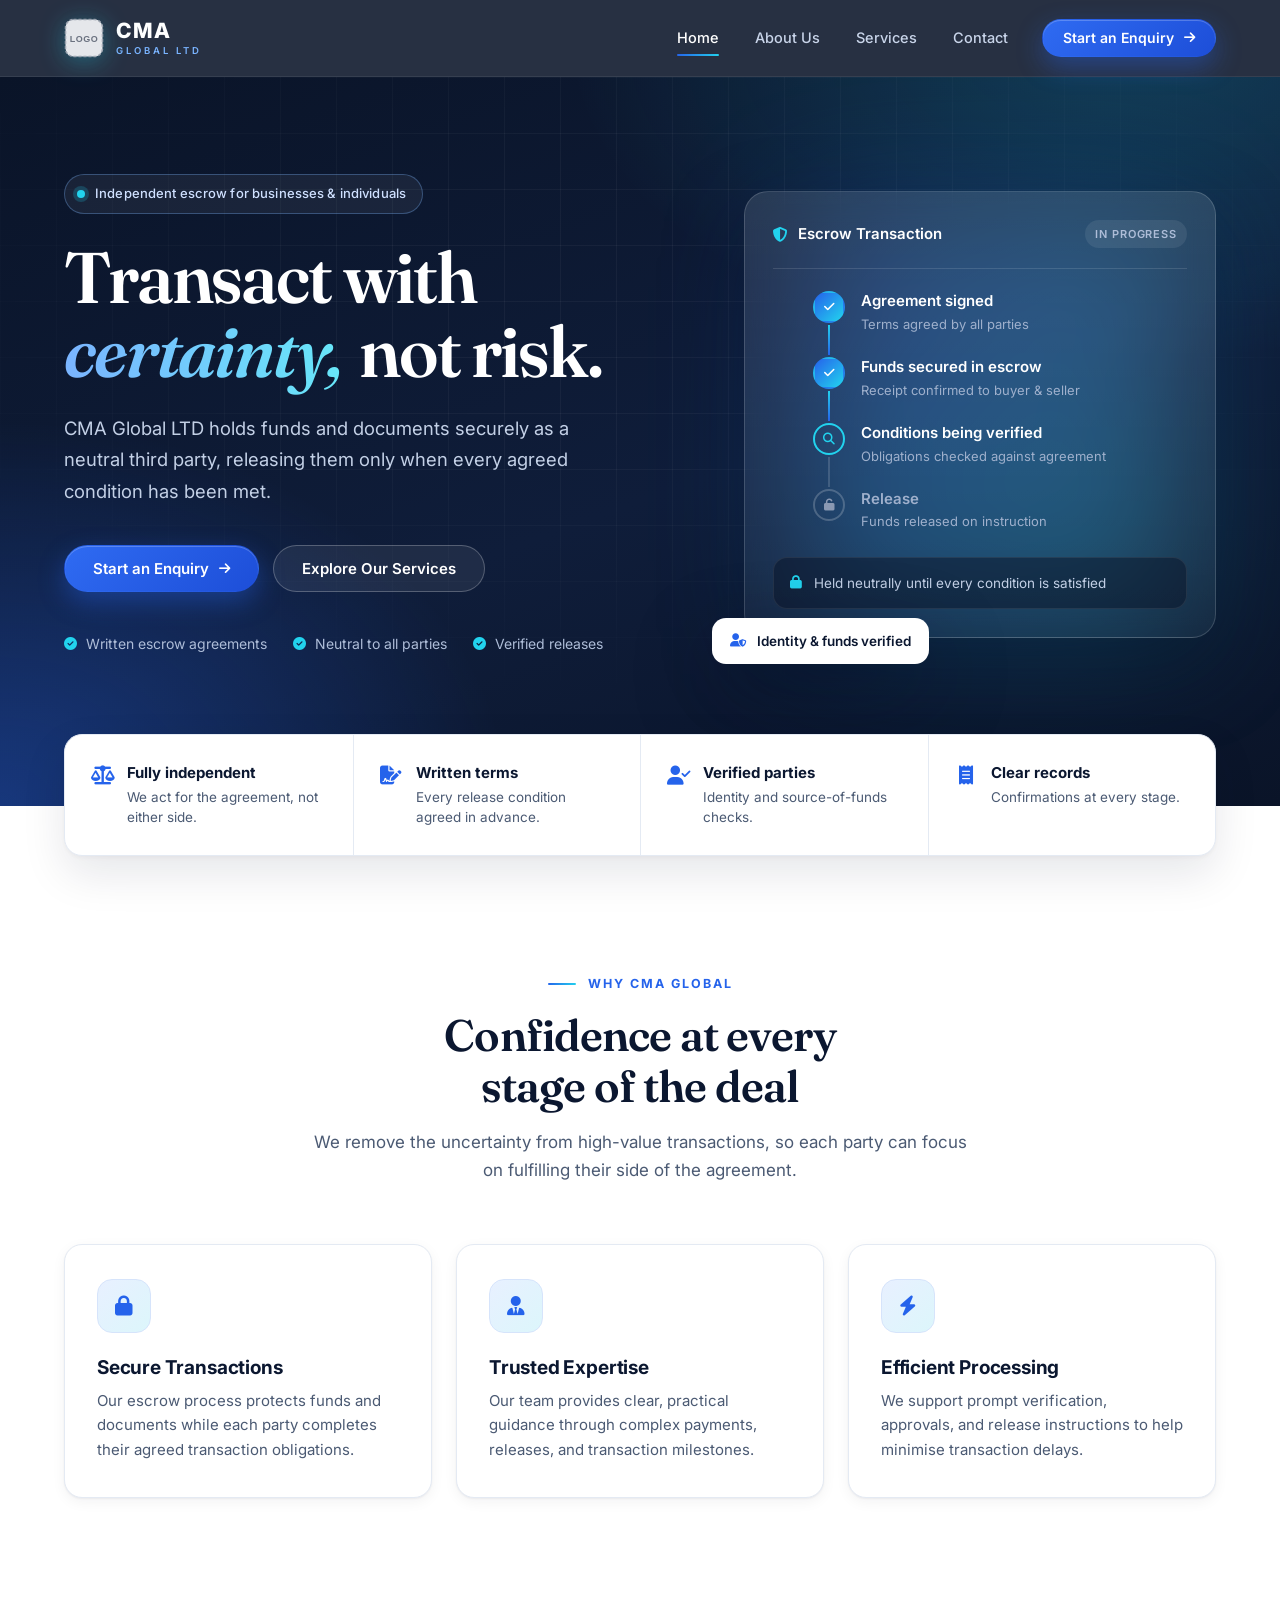
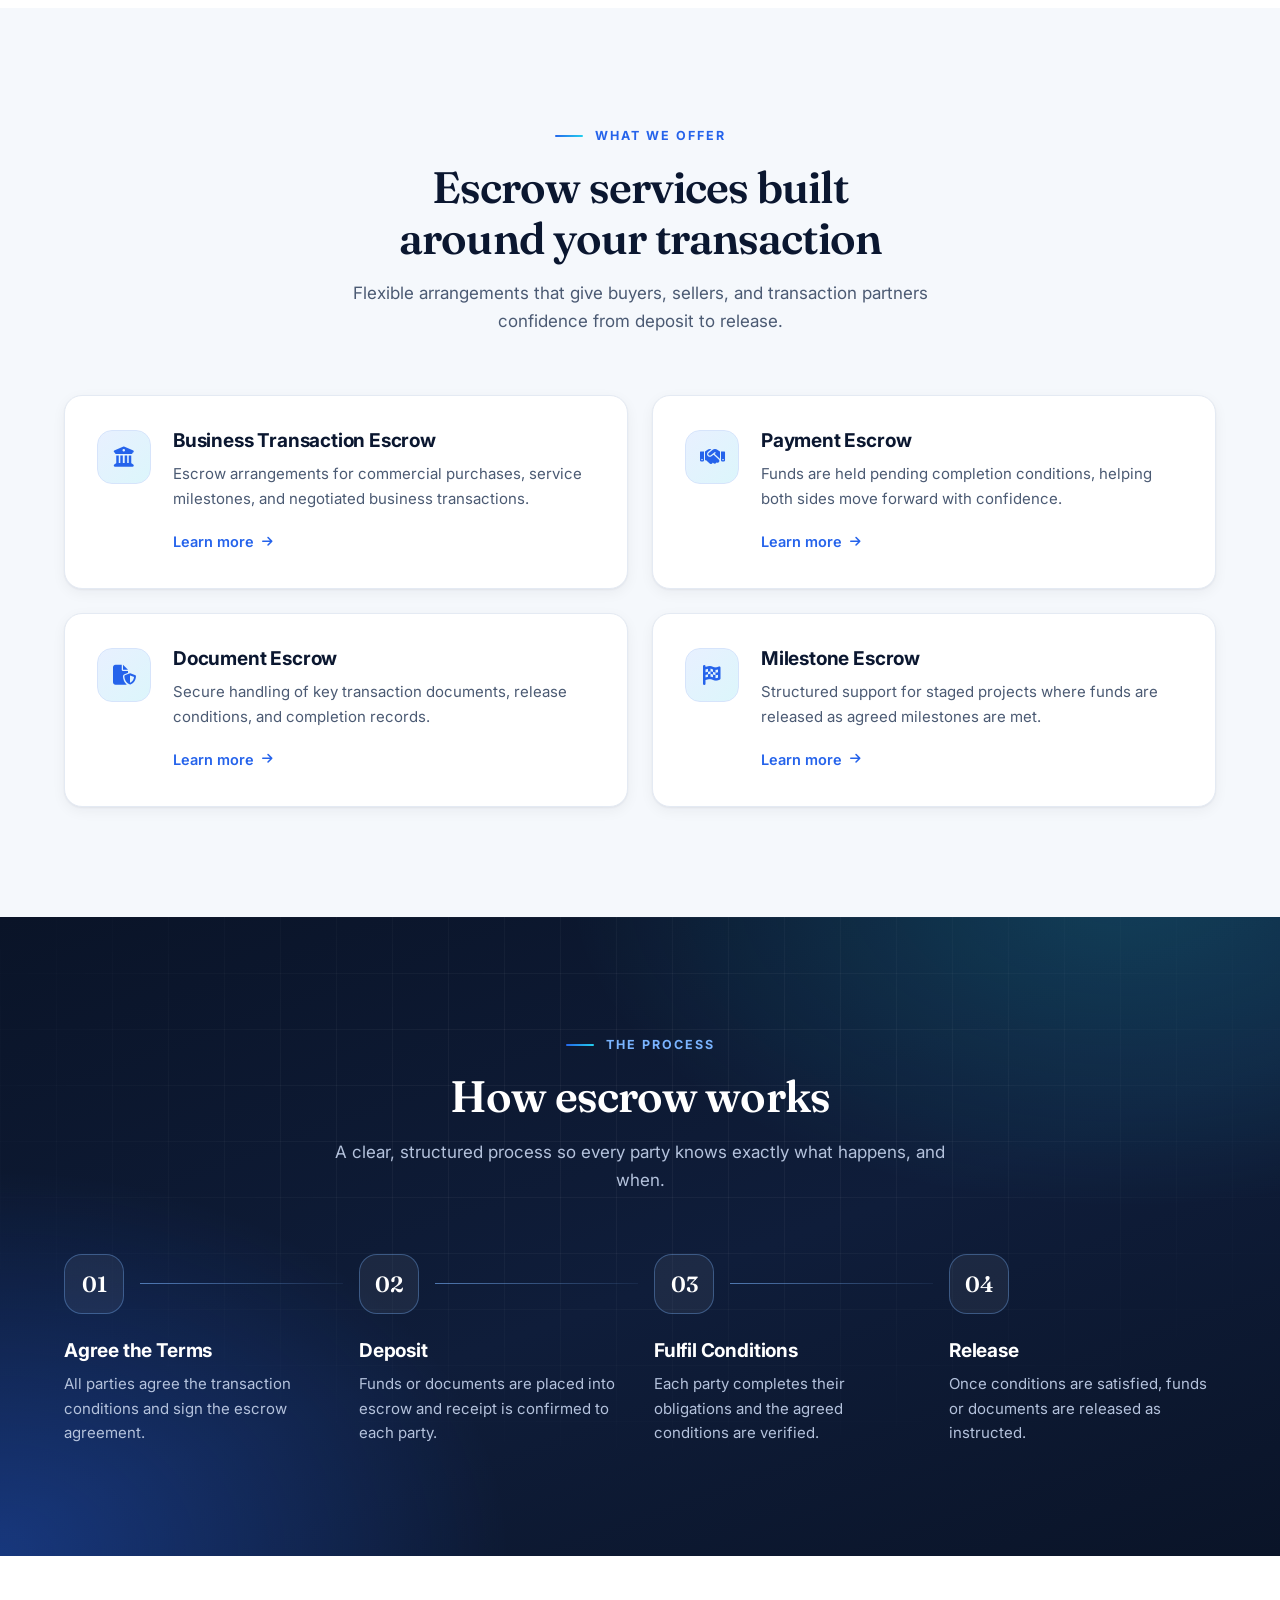
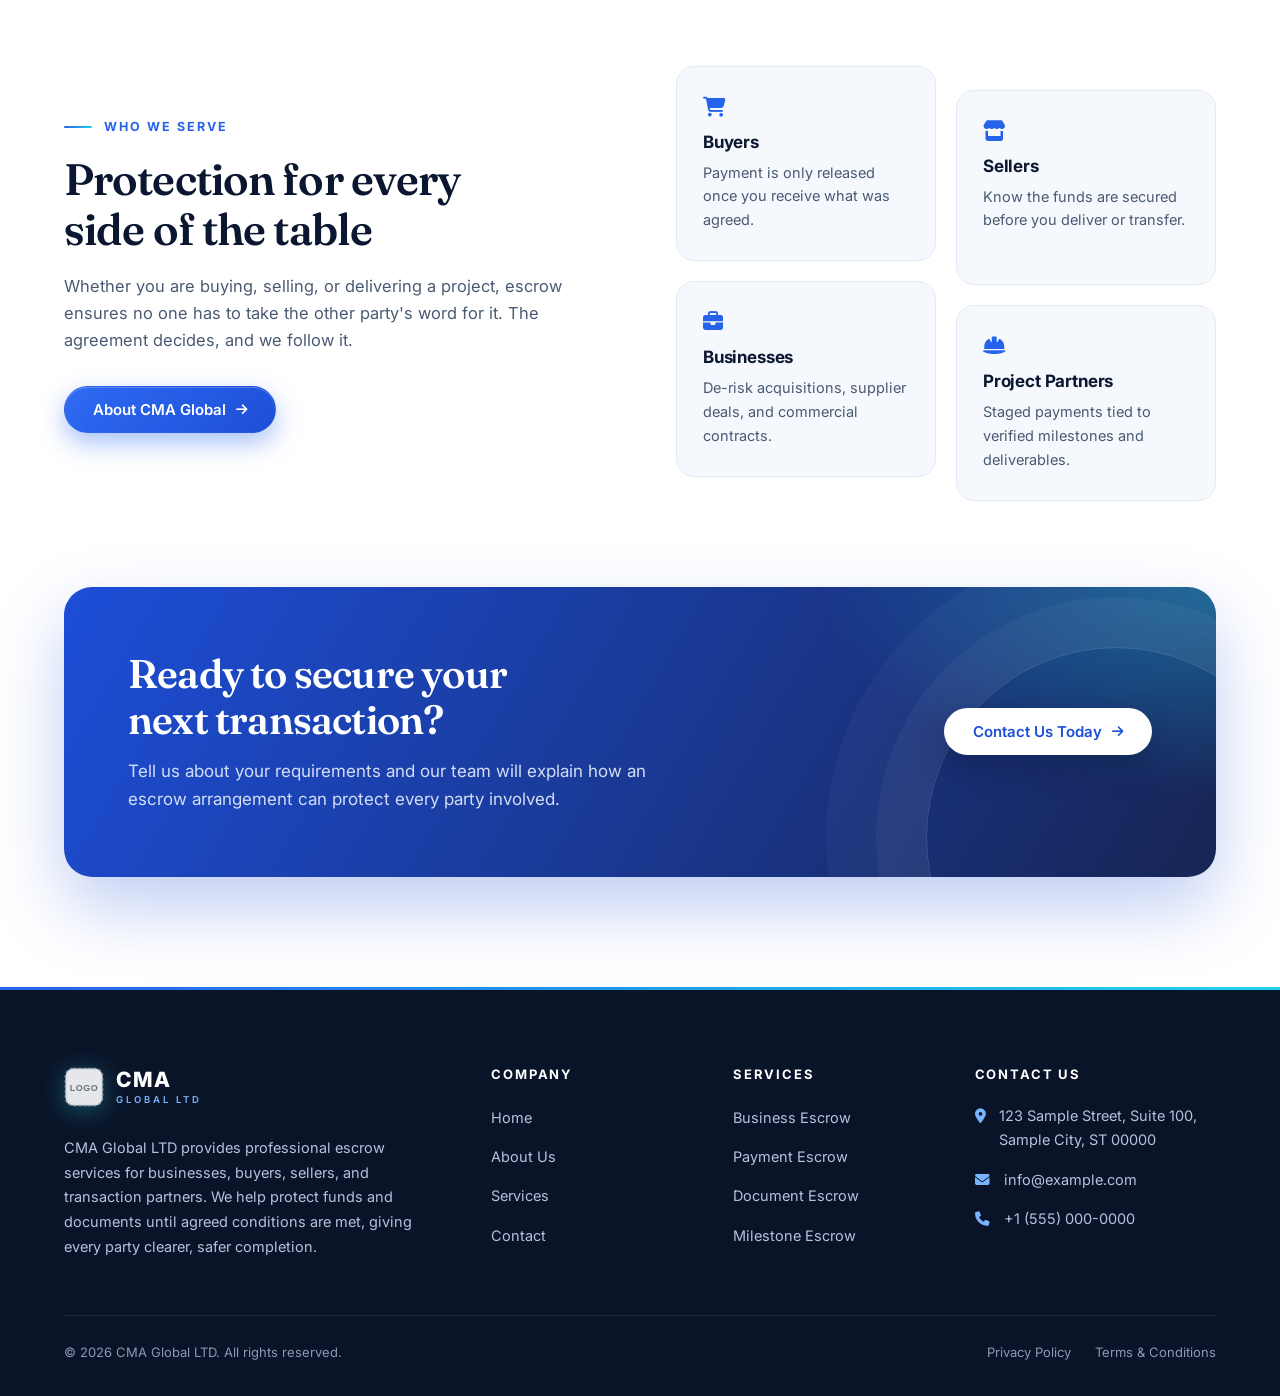
==== index.html @ c8bfd6c8 "Replace logo and contact details with sample placeholders Co-Authored-By: Claude Fable 5.1 <noreply@" ====
<!DOCTYPE html>
<html lang="en">
<head>
  <meta charset="UTF-8">
  <meta name="viewport" content="width=device-width, initial-scale=1.0">
  <title>CMA Global LTD | Professional Escrow Services</title>
  <meta name="description" content="CMA Global LTD provides independent escrow support for businesses and individuals, holding funds and documents securely until agreed conditions are satisfied.">
  <link rel="preconnect" href="https://fonts.googleapis.com">
  <link rel="preconnect" href="https://fonts.gstatic.com" crossorigin>
  <link href="https://fonts.googleapis.com/css2?family=Fraunces:ital,opsz,wght@0,9..144,500;0,9..144,600;1,9..144,500;1,9..144,600&family=Inter:wght@400;500;600;700;800&display=swap" rel="stylesheet">
  <link rel="stylesheet" href="https://cdnjs.cloudflare.com/ajax/libs/font-awesome/6.5.2/css/all.min.css">
  <link rel="icon" type="image/svg+xml" href="favicon.svg">
  <link rel="stylesheet" href="css/style.css">
</head>
<body>
  <header id="site-header"></header>

  <main>
    <section class="hero">
      <div class="container hero-grid">
        <div>
          <span class="badge">Independent escrow for businesses &amp; individuals</span>
          <h1>Transact with <span class="gradient-text">certainty,</span> not risk.</h1>
          <p class="hero-lead">CMA Global LTD holds funds and documents securely as a neutral third party, releasing them only when every agreed condition has been met.</p>
          <div class="hero-actions">
            <a class="btn btn-primary" href="contact.html">Start an Enquiry <i class="fa-solid fa-arrow-right"></i></a>
            <a class="btn btn-ghost" href="services.html">Explore Our Services</a>
          </div>
          <ul class="hero-points">
            <li><i class="fa-solid fa-circle-check"></i>Written escrow agreements</li>
            <li><i class="fa-solid fa-circle-check"></i>Neutral to all parties</li>
            <li><i class="fa-solid fa-circle-check"></i>Verified releases</li>
          </ul>
        </div>

        <div class="hero-visual" aria-hidden="true">
          <div class="escrow-card">
            <div class="escrow-card-head">
              <span><i class="fa-solid fa-shield-halved"></i>Escrow Transaction</span>
              <span class="pill">In progress</span>
            </div>
            <ol class="escrow-steps">
              <li class="done">
                <div class="escrow-dot"><i class="fa-solid fa-check"></i></div>
                <div><strong>Agreement signed</strong><span>Terms agreed by all parties</span></div>
              </li>
              <li class="done">
                <div class="escrow-dot"><i class="fa-solid fa-check"></i></div>
                <div><strong>Funds secured in escrow</strong><span>Receipt confirmed to buyer &amp; seller</span></div>
              </li>
              <li class="active">
                <div class="escrow-dot"><i class="fa-solid fa-magnifying-glass"></i></div>
                <div><strong>Conditions being verified</strong><span>Obligations checked against agreement</span></div>
              </li>
              <li>
                <div class="escrow-dot"><i class="fa-solid fa-unlock"></i></div>
                <div><strong>Release</strong><span>Funds released on instruction</span></div>
              </li>
            </ol>
            <div class="escrow-card-foot"><i class="fa-solid fa-lock"></i>Held neutrally until every condition is satisfied</div>
          </div>
          <div class="float-chip"><i class="fa-solid fa-user-shield"></i>Identity &amp; funds verified</div>
        </div>
      </div>
    </section>

    <section class="trust">
      <div class="container">
        <div class="trust-grid reveal">
          <div class="trust-item">
            <i class="fa-solid fa-scale-balanced"></i>
            <div><strong>Fully independent</strong><span>We act for the agreement, not either side.</span></div>
          </div>
          <div class="trust-item">
            <i class="fa-solid fa-file-signature"></i>
            <div><strong>Written terms</strong><span>Every release condition agreed in advance.</span></div>
          </div>
          <div class="trust-item">
            <i class="fa-solid fa-user-check"></i>
            <div><strong>Verified parties</strong><span>Identity and source-of-funds checks.</span></div>
          </div>
          <div class="trust-item">
            <i class="fa-solid fa-receipt"></i>
            <div><strong>Clear records</strong><span>Confirmations at every stage.</span></div>
          </div>
        </div>
      </div>
    </section>

    <section class="section" id="features">
      <div class="container">
        <div class="section-head reveal">
          <span class="eyebrow">Why CMA Global</span>
          <h2>Confidence at every stage of the deal</h2>
          <p>We remove the uncertainty from high-value transactions, so each party can focus on fulfilling their side of the agreement.</p>
        </div>
        <div class="grid grid-3">
          <div class="card reveal">
            <div class="icon-box"><i class="fa-solid fa-lock"></i></div>
            <h3>Secure Transactions</h3>
            <p>Our escrow process protects funds and documents while each party completes their agreed transaction obligations.</p>
          </div>
          <div class="card reveal">
            <div class="icon-box"><i class="fa-solid fa-user-tie"></i></div>
            <h3>Trusted Expertise</h3>
            <p>Our team provides clear, practical guidance through complex payments, releases, and transaction milestones.</p>
          </div>
          <div class="card reveal">
            <div class="icon-box"><i class="fa-solid fa-bolt"></i></div>
            <h3>Efficient Processing</h3>
            <p>We support prompt verification, approvals, and release instructions to help minimise transaction delays.</p>
          </div>
        </div>
      </div>
    </section>

    <section class="section section-soft">
      <div class="container">
        <div class="section-head reveal">
          <span class="eyebrow">What We Offer</span>
          <h2>Escrow services built around your transaction</h2>
          <p>Flexible arrangements that give buyers, sellers, and transaction partners confidence from deposit to release.</p>
        </div>
        <div class="grid grid-2">
          <div class="card card-row reveal">
            <div class="icon-box"><i class="fa-solid fa-building-columns"></i></div>
            <div>
              <h3>Business Transaction Escrow</h3>
              <p>Escrow arrangements for commercial purchases, service milestones, and negotiated business transactions.</p>
              <a class="link-more" href="services.html#business">Learn more <i class="fa-solid fa-arrow-right"></i></a>
            </div>
          </div>
          <div class="card card-row reveal">
            <div class="icon-box"><i class="fa-solid fa-handshake"></i></div>
            <div>
              <h3>Payment Escrow</h3>
              <p>Funds are held pending completion conditions, helping both sides move forward with confidence.</p>
              <a class="link-more" href="services.html#payment">Learn more <i class="fa-solid fa-arrow-right"></i></a>
            </div>
          </div>
          <div class="card card-row reveal">
            <div class="icon-box"><i class="fa-solid fa-file-shield"></i></div>
            <div>
              <h3>Document Escrow</h3>
              <p>Secure handling of key transaction documents, release conditions, and completion records.</p>
              <a class="link-more" href="services.html#document">Learn more <i class="fa-solid fa-arrow-right"></i></a>
            </div>
          </div>
          <div class="card card-row reveal">
            <div class="icon-box"><i class="fa-solid fa-flag-checkered"></i></div>
            <div>
              <h3>Milestone Escrow</h3>
              <p>Structured support for staged projects where funds are released as agreed milestones are met.</p>
              <a class="link-more" href="services.html#milestone">Learn more <i class="fa-solid fa-arrow-right"></i></a>
            </div>
          </div>
        </div>
      </div>
    </section>

    <section class="section section-dark">
      <div class="container">
        <div class="section-head reveal">
          <span class="eyebrow">The Process</span>
          <h2>How escrow works</h2>
          <p>A clear, structured process so every party knows exactly what happens, and when.</p>
        </div>
        <div class="process">
          <div class="step reveal">
            <div class="step-num">01</div>
            <h3>Agree the Terms</h3>
            <p>All parties agree the transaction conditions and sign the escrow agreement.</p>
          </div>
          <div class="step reveal">
            <div class="step-num">02</div>
            <h3>Deposit</h3>
            <p>Funds or documents are placed into escrow and receipt is confirmed to each party.</p>
          </div>
          <div class="step reveal">
            <div class="step-num">03</div>
            <h3>Fulfil Conditions</h3>
            <p>Each party completes their obligations and the agreed conditions are verified.</p>
          </div>
          <div class="step reveal">
            <div class="step-num">04</div>
            <h3>Release</h3>
            <p>Once conditions are satisfied, funds or documents are released as instructed.</p>
          </div>
        </div>
      </div>
    </section>

    <section class="section">
      <div class="container split">
        <div class="reveal">
          <span class="eyebrow">Who We Serve</span>
          <h2>Protection for every side of the table</h2>
          <p>Whether you are buying, selling, or delivering a project, escrow ensures no one has to take the other party's word for it. The agreement decides, and we follow it.</p>
          <a class="btn btn-primary" href="about.html">About CMA Global <i class="fa-solid fa-arrow-right"></i></a>
        </div>
        <div class="audience">
          <div class="audience-tile reveal">
            <i class="fa-solid fa-cart-shopping"></i>
            <h3>Buyers</h3>
            <p>Payment is only released once you receive what was agreed.</p>
          </div>
          <div class="audience-tile reveal">
            <i class="fa-solid fa-store"></i>
            <h3>Sellers</h3>
            <p>Know the funds are secured before you deliver or transfer.</p>
          </div>
          <div class="audience-tile reveal">
            <i class="fa-solid fa-briefcase"></i>
            <h3>Businesses</h3>
            <p>De-risk acquisitions, supplier deals, and commercial contracts.</p>
          </div>
          <div class="audience-tile reveal">
            <i class="fa-solid fa-helmet-safety"></i>
            <h3>Project Partners</h3>
            <p>Staged payments tied to verified milestones and deliverables.</p>
          </div>
        </div>
      </div>
    </section>

    <section class="cta">
      <div class="container">
        <div class="cta-panel reveal">
          <div>
            <h2>Ready to secure your next transaction?</h2>
            <p>Tell us about your requirements and our team will explain how an escrow arrangement can protect every party involved.</p>
          </div>
          <div class="cta-actions">
            <a class="btn btn-white" href="contact.html">Contact Us Today <i class="fa-solid fa-arrow-right"></i></a>
          </div>
        </div>
      </div>
    </section>
  </main>

  <footer id="site-footer"></footer>
  <script src="js/main.js"></script>
</body>
</html>
---- css/style.css ----
/* ===== CMA Global — shared styles ===== */
:root {
  --navy: #0a1428;
  --navy-2: #0f1d3a;
  --navy-3: #16284d;
  --blue: #2563eb;
  --blue-dark: #1d4ed8;
  --blue-light: #7ab4ff;
  --blue-soft: #e8f0ff;
  --cyan: #22d3ee;
  --text: #0b1730;
  --muted: #4b5a73;
  --muted-2: #8a99b3;
  --border: #e4eaf3;
  --bg-soft: #f5f8fc;
  --white: #ffffff;
  --radius: 18px;
  --radius-sm: 12px;
  --shadow-sm: 0 1px 2px rgba(11, 23, 48, 0.05), 0 4px 14px rgba(11, 23, 48, 0.05);
  --shadow: 0 2px 4px rgba(11, 23, 48, 0.04), 0 18px 44px rgba(11, 23, 48, 0.10);
  --shadow-lg: 0 30px 80px rgba(4, 12, 30, 0.35);
  --gradient: linear-gradient(135deg, #2563eb 0%, #22d3ee 100%);
  --font-display: "Fraunces", Georgia, "Times New Roman", serif;
  --font-body: "Inter", system-ui, -apple-system, "Segoe UI", Roboto, sans-serif;
  --header-h: 76px;
  --container: 1200px;
}

*, *::before, *::after { box-sizing: border-box; }

html { scroll-behavior: smooth; }

body {
  margin: 0;
  font-family: var(--font-body);
  color: var(--text);
  background: var(--white);
  line-height: 1.65;
  -webkit-font-smoothing: antialiased;
  text-rendering: optimizeLegibility;
}

img { max-width: 100%; display: block; }
a { color: inherit; text-decoration: none; }
p { margin: 0; }
ul { margin: 0; padding: 0; list-style: none; }

h1, h2, h3, h4 { margin: 0; line-height: 1.15; text-wrap: balance; }

h1, h2 {
  font-family: var(--font-display);
  font-weight: 600;
  letter-spacing: -0.02em;
}

h3, h4 { font-weight: 700; letter-spacing: -0.01em; }

::selection { background: rgba(37, 99, 235, 0.22); }

:focus-visible { outline: 2px solid var(--blue); outline-offset: 3px; border-radius: 6px; }

.container {
  width: 100%;
  max-width: var(--container);
  margin: 0 auto;
  padding: 0 24px;
}

/* ===== Header ===== */
.site-header {
  position: sticky;
  top: 0;
  z-index: 100;
  background: rgba(10, 20, 40, 0.88);
  backdrop-filter: saturate(160%) blur(14px);
  -webkit-backdrop-filter: saturate(160%) blur(14px);
  border-bottom: 1px solid rgba(255, 255, 255, 0.07);
  transition: background 0.3s, box-shadow 0.3s;
}

.site-header.scrolled {
  background: rgba(10, 20, 40, 0.97);
  box-shadow: 0 10px 30px rgba(4, 12, 30, 0.35);
}

.nav {
  display: flex;
  align-items: center;
  justify-content: space-between;
  height: var(--header-h);
}

.brand {
  display: inline-flex;
  align-items: center;
  gap: 12px;
  color: var(--white);
}

.brand-mark {
  width: 40px;
  height: 40px;
  flex-shrink: 0;
  filter: drop-shadow(0 4px 12px rgba(34, 211, 238, 0.35));
  transition: transform 0.25s;
}

.brand:hover .brand-mark { transform: scale(1.06); }

.brand-text { display: flex; flex-direction: column; line-height: 1; }

.brand-name {
  font-weight: 800;
  font-size: 21px;
  letter-spacing: 0.08em;
}

.brand-sub {
  margin-top: 5px;
  font-size: 9.5px;
  font-weight: 600;
  letter-spacing: 0.32em;
  text-transform: uppercase;
  color: var(--blue-light);
}

.nav-links { display: flex; align-items: center; gap: 4px; }

.nav-links a:not(.btn) {
  position: relative;
  color: #c9d5ea;
  font-size: 14.5px;
  font-weight: 500;
  padding: 10px 16px;
  border-radius: 8px;
  transition: color 0.2s;
}

.nav-links a:not(.btn)::after {
  content: "";
  position: absolute;
  left: 16px;
  right: 16px;
  bottom: 4px;
  height: 2px;
  border-radius: 2px;
  background: var(--gradient);
  transform: scaleX(0);
  transform-origin: left;
  transition: transform 0.25s ease;
}

.nav-links a:not(.btn):hover,
.nav-links a.active { color: var(--white); }

.nav-links a:not(.btn):hover::after,
.nav-links a.active::after { transform: scaleX(1); }

.nav-links .btn { margin-left: 14px; }

.nav-toggle {
  display: none;
  background: rgba(255, 255, 255, 0.06);
  border: 1px solid rgba(255, 255, 255, 0.12);
  border-radius: 10px;
  color: var(--white);
  font-size: 17px;
  width: 42px;
  height: 42px;
  cursor: pointer;
}

/* ===== Buttons ===== */
.btn {
  display: inline-flex;
  align-items: center;
  justify-content: center;
  gap: 10px;
  padding: 15px 28px;
  border-radius: 999px;
  font-weight: 600;
  font-size: 15px;
  line-height: 1;
  border: 1px solid transparent;
  cursor: pointer;
  font-family: inherit;
  white-space: nowrap;
  transition: transform 0.2s, box-shadow 0.2s, background 0.2s, border-color 0.2s;
}

.btn i { font-size: 13px; transition: transform 0.2s; }
.btn:hover { transform: translateY(-2px); }
.btn:hover i.fa-arrow-right { transform: translateX(4px); }

.btn-sm { padding: 11px 20px; font-size: 14px; }

.btn-primary {
  background: linear-gradient(135deg, #2f6bf2 0%, #1d4ed8 100%);
  color: var(--white);
  box-shadow: 0 10px 26px rgba(37, 99, 235, 0.4), inset 0 1px 0 rgba(255, 255, 255, 0.22);
}
.btn-primary:hover { box-shadow: 0 14px 32px rgba(37, 99, 235, 0.52), inset 0 1px 0 rgba(255, 255, 255, 0.22); }

.btn-ghost {
  background: rgba(255, 255, 255, 0.07);
  border-color: rgba(255, 255, 255, 0.24);
  color: var(--white);
}
.btn-ghost:hover { background: rgba(255, 255, 255, 0.14); border-color: rgba(255, 255, 255, 0.4); }

.btn-white { background: var(--white); color: var(--blue-dark); box-shadow: 0 12px 30px rgba(4, 12, 30, 0.25); }

/* ===== Shared dark backdrop (hero, page hero, process) ===== */
.hero, .page-hero, .section-dark {
  position: relative;
  color: var(--white);
  background:
    radial-gradient(900px 520px at 88% -5%, rgba(34, 211, 238, 0.20), transparent 62%),
    radial-gradient(820px 620px at 0% 100%, rgba(37, 99, 235, 0.38), transparent 62%),
    linear-gradient(160deg, #0a1428 0%, #0f1d3a 55%, #0a1428 100%);
  overflow: hidden;
  isolation: isolate;
}

.hero::before, .page-hero::before, .section-dark::before {
  content: "";
  position: absolute;
  inset: 0;
  z-index: -1;
  background-image:
    linear-gradient(rgba(255, 255, 255, 0.045) 1px, transparent 1px),
    linear-gradient(90deg, rgba(255, 255, 255, 0.045) 1px, transparent 1px);
  background-size: 56px 56px;
  -webkit-mask-image: radial-gradient(ellipse 80% 75% at 50% 30%, #000 25%, transparent 78%);
  mask-image: radial-gradient(ellipse 80% 75% at 50% 30%, #000 25%, transparent 78%);
}

/* ===== Hero ===== */
.hero { padding: 96px 0 150px; }

.hero-grid {
  display: grid;
  grid-template-columns: 1.1fr 0.9fr;
  gap: 64px;
  align-items: center;
}

.badge {
  display: inline-flex;
  align-items: center;
  gap: 10px;
  padding: 8px 16px 8px 12px;
  border-radius: 999px;
  background: rgba(255, 255, 255, 0.06);
  border: 1px solid rgba(122, 180, 255, 0.32);
  color: #cfe0ff;
  font-size: 13px;
  font-weight: 500;
  letter-spacing: 0.01em;
  margin-bottom: 26px;
}

.badge::before {
  content: "";
  width: 8px;
  height: 8px;
  border-radius: 50%;
  background: var(--cyan);
  box-shadow: 0 0 0 4px rgba(34, 211, 238, 0.2);
}

.hero h1 {
  font-size: clamp(42px, 5.6vw, 72px);
  line-height: 1.04;
  letter-spacing: -0.03em;
}

.gradient-text {
  font-style: italic;
  background: linear-gradient(90deg, #7ab4ff 0%, #67e8f9 100%);
  -webkit-background-clip: text;
  background-clip: text;
  color: transparent;
  padding-right: 0.08em;
}

.hero-lead {
  max-width: 560px;
  margin-top: 24px;
  font-size: 18.5px;
  line-height: 1.7;
  color: #c3d0e6;
}

.hero-actions {
  display: flex;
  gap: 14px;
  flex-wrap: wrap;
  margin-top: 38px;
}

.hero-points {
  display: flex;
  flex-wrap: wrap;
  gap: 12px 26px;
  margin-top: 40px;
  font-size: 14px;
  color: #aebdd8;
}

.hero-points li { display: inline-flex; align-items: center; gap: 9px; }
.hero-points i { color: var(--cyan); font-size: 13px; }

/* Hero illustration card */
.hero-visual { position: relative; padding: 18px 0 18px 18px; }

.hero-visual::before {
  content: "";
  position: absolute;
  inset: 10% 6% 6% 14%;
  background: var(--gradient);
  filter: blur(70px);
  opacity: 0.35;
  z-index: -1;
}

.escrow-card {
  background: linear-gradient(180deg, rgba(255, 255, 255, 0.11), rgba(255, 255, 255, 0.04));
  border: 1px solid rgba(255, 255, 255, 0.16);
  border-radius: 24px;
  padding: 28px;
  box-shadow: var(--shadow-lg);
  backdrop-filter: blur(16px);
  -webkit-backdrop-filter: blur(16px);
}

.escrow-card-head {
  display: flex;
  align-items: center;
  justify-content: space-between;
  gap: 12px;
  padding-bottom: 20px;
  margin-bottom: 22px;
  border-bottom: 1px solid rgba(255, 255, 255, 0.12);
  font-weight: 600;
  font-size: 15px;
}

.escrow-card-head span:first-child { display: inline-flex; align-items: center; gap: 10px; }
.escrow-card-head i { color: var(--cyan); }

.pill {
  font-size: 11px;
  font-weight: 600;
  letter-spacing: 0.08em;
  text-transform: uppercase;
  padding: 5px 10px;
  border-radius: 999px;
  background: rgba(255, 255, 255, 0.08);
  color: #aebdd8;
}

.escrow-steps { display: grid; gap: 0; }

.escrow-steps li {
  position: relative;
  display: flex;
  gap: 16px;
  padding-bottom: 22px;
}

.escrow-steps li:last-child { padding-bottom: 0; }

.escrow-steps li:not(:last-child)::before {
  content: "";
  position: absolute;
  left: 15px;
  top: 34px;
  bottom: 2px;
  width: 2px;
  background: rgba(255, 255, 255, 0.14);
}

.escrow-steps li.done:not(:last-child)::before { background: linear-gradient(180deg, #22d3ee, #2563eb); }

.escrow-dot {
  width: 32px;
  height: 32px;
  border-radius: 50%;
  display: grid;
  place-items: center;
  flex-shrink: 0;
  font-size: 12px;
  border: 2px solid rgba(255, 255, 255, 0.2);
  color: #8a99b3;
}

.done .escrow-dot { background: var(--gradient); border-color: transparent; color: var(--white); }

.active .escrow-dot {
  border-color: var(--cyan);
  color: var(--cyan);
  animation: pulse 2.2s ease-out infinite;
}

@keyframes pulse {
  0% { box-shadow: 0 0 0 0 rgba(34, 211, 238, 0.45); }
  100% { box-shadow: 0 0 0 12px rgba(34, 211, 238, 0); }
}

.escrow-steps strong { display: block; font-size: 15px; font-weight: 600; line-height: 1.3; }
.escrow-steps span { display: block; font-size: 13px; color: #9fb0cc; margin-top: 3px; }
.escrow-steps li:not(.done):not(.active) strong { color: #9fb0cc; }

.escrow-card-foot {
  display: flex;
  align-items: center;
  gap: 12px;
  margin-top: 24px;
  padding: 14px 16px;
  border-radius: 14px;
  background: rgba(10, 20, 40, 0.5);
  border: 1px solid rgba(255, 255, 255, 0.08);
  font-size: 13.5px;
  color: #c3d0e6;
}

.escrow-card-foot i { color: var(--cyan); }

.float-chip {
  position: absolute;
  left: -14px;
  bottom: -8px;
  display: inline-flex;
  align-items: center;
  gap: 10px;
  padding: 12px 18px;
  border-radius: 14px;
  background: var(--white);
  color: var(--text);
  font-size: 13.5px;
  font-weight: 600;
  box-shadow: var(--shadow-lg);
  animation: float 5s ease-in-out infinite;
}

.float-chip i { color: var(--blue); }

@keyframes float {
  0%, 100% { transform: translateY(0); }
  50% { transform: translateY(-8px); }
}

/* ===== Trust strip ===== */
.trust { position: relative; z-index: 2; margin-top: -72px; }

.trust-grid {
  display: grid;
  grid-template-columns: repeat(4, 1fr);
  background: var(--white);
  border: 1px solid var(--border);
  border-radius: var(--radius);
  box-shadow: var(--shadow);
}

.trust-item {
  display: flex;
  gap: 14px;
  align-items: flex-start;
  padding: 28px 26px;
}

.trust-item + .trust-item { border-left: 1px solid var(--border); }

.trust-item i {
  color: var(--blue);
  font-size: 19px;
  margin-top: 3px;
  width: 22px;
  text-align: center;
  flex-shrink: 0;
}

.trust-item strong { display: block; font-size: 15px; line-height: 1.3; }
.trust-item span { display: block; margin-top: 4px; font-size: 13.5px; color: var(--muted); line-height: 1.5; }

/* ===== Page hero (inner pages) ===== */
.page-hero { padding: 76px 0 84px; }

.crumbs {
  display: flex;
  align-items: center;
  gap: 10px;
  font-size: 13.5px;
  color: #9fb0cc;
  margin-bottom: 22px;
}

.crumbs a { color: #c3d0e6; transition: color 0.2s; }
.crumbs a:hover { color: var(--white); }
.crumbs i { font-size: 9px; opacity: 0.7; }

.page-hero h1 { font-size: clamp(36px, 5vw, 58px); max-width: 820px; letter-spacing: -0.025em; }
.page-hero p { max-width: 620px; margin-top: 18px; color: #c3d0e6; font-size: 18px; }

.hero-chips { display: flex; flex-wrap: wrap; gap: 10px; margin-top: 32px; }

.hero-chips a {
  display: inline-flex;
  align-items: center;
  gap: 9px;
  padding: 10px 18px;
  border-radius: 999px;
  font-size: 14px;
  font-weight: 500;
  color: #dbe6fa;
  background: rgba(255, 255, 255, 0.06);
  border: 1px solid rgba(255, 255, 255, 0.16);
  transition: background 0.2s, border-color 0.2s, transform 0.2s;
}

.hero-chips a:hover { background: rgba(255, 255, 255, 0.13); border-color: rgba(255, 255, 255, 0.34); transform: translateY(-2px); }
.hero-chips i { color: var(--cyan); font-size: 13px; }

/* ===== Sections ===== */
.section { padding: 110px 0; }
.section-soft { background: var(--bg-soft); }

.section-head { text-align: center; max-width: 660px; margin: 0 auto 60px; }

.eyebrow {
  display: inline-flex;
  align-items: center;
  gap: 12px;
  color: var(--blue);
  font-size: 12.5px;
  font-weight: 700;
  letter-spacing: 0.16em;
  text-transform: uppercase;
  margin-bottom: 16px;
}

.eyebrow::before {
  content: "";
  width: 28px;
  height: 2px;
  border-radius: 2px;
  background: var(--gradient);
}

.section-head h2, .split h2 { font-size: clamp(30px, 4vw, 44px); }
.section-head p { margin-top: 16px; color: var(--muted); font-size: 17px; }

.section-dark .eyebrow { color: var(--blue-light); }
.section-dark .section-head p { color: #b4c2dc; }

/* ===== Cards ===== */
.grid { display: grid; gap: 24px; }
.grid-2 { grid-template-columns: repeat(2, 1fr); }
.grid-3 { grid-template-columns: repeat(3, 1fr); }
.grid-4 { grid-template-columns: repeat(4, 1fr); }

.card {
  position: relative;
  background: var(--white);
  border: 1px solid var(--border);
  border-radius: var(--radius);
  padding: 34px 32px;
  box-shadow: var(--shadow-sm);
  overflow: hidden;
  transition: transform 0.25s, box-shadow 0.25s, border-color 0.25s;
}

.card::before {
  content: "";
  position: absolute;
  top: 0;
  left: 0;
  right: 0;
  height: 3px;
  background: var(--gradient);
  transform: scaleX(0);
  transform-origin: left;
  transition: transform 0.35s ease;
}

.card:hover {
  transform: translateY(-6px);
  border-color: #cfdcf2;
  box-shadow: var(--shadow);
}

.card:hover::before { transform: scaleX(1); }

.icon-box {
  width: 54px;
  height: 54px;
  border-radius: 15px;
  background: linear-gradient(135deg, #e8f0ff 0%, #dcf6fb 100%);
  border: 1px solid #d6e4fb;
  color: var(--blue);
  display: grid;
  place-items: center;
  font-size: 20px;
  margin-bottom: 24px;
  flex-shrink: 0;
  transition: background 0.3s, color 0.3s, border-color 0.3s;
}

.card:hover .icon-box,
.service-detail:hover .icon-box {
  background: var(--gradient);
  border-color: transparent;
  color: var(--white);
}

.card h3 { font-size: 19px; margin-bottom: 10px; }
.card p { color: var(--muted); font-size: 15px; }

.card-row { display: flex; gap: 22px; align-items: flex-start; }
.card-row .icon-box { margin-bottom: 0; }

.link-more {
  display: inline-flex;
  align-items: center;
  gap: 8px;
  margin-top: 18px;
  color: var(--blue);
  font-weight: 600;
  font-size: 14.5px;
}
.link-more i { transition: transform 0.2s; font-size: 12px; }
.link-more:hover i { transform: translateX(5px); }

/* Whole-card link target for service cards */
.card-row .link-more::after { content: ""; position: absolute; inset: 0; }

/* ===== Process (dark) ===== */
.process { display: grid; grid-template-columns: repeat(4, 1fr); gap: 28px; }

.step { position: relative; }

.step:not(:last-child)::after {
  content: "";
  position: absolute;
  top: 29px;
  left: 76px;
  right: -12px;
  height: 1px;
  background: linear-gradient(90deg, rgba(122, 180, 255, 0.6), rgba(122, 180, 255, 0.08));
}

.step-num {
  width: 60px;
  height: 60px;
  border-radius: 18px;
  background: rgba(255, 255, 255, 0.06);
  border: 1px solid rgba(122, 180, 255, 0.35);
  color: var(--white);
  font-family: var(--font-display);
  font-size: 22px;
  font-weight: 600;
  display: grid;
  place-items: center;
  margin-bottom: 26px;
  transition: background 0.3s, border-color 0.3s, transform 0.3s;
}

.step:hover .step-num { background: var(--gradient); border-color: transparent; transform: translateY(-4px); }

.step h3 { font-size: 19px; margin-bottom: 10px; }
.step p { color: #b4c2dc; font-size: 15px; }

/* ===== Split layout ===== */
.split {
  display: grid;
  grid-template-columns: 1fr 1fr;
  gap: 72px;
  align-items: center;
}

.split p { color: var(--muted); margin-top: 18px; font-size: 16.5px; }
.split .btn { margin-top: 32px; }

.split-media {
  position: relative;
  border-radius: 24px;
  min-height: 480px;
  background:
    linear-gradient(180deg, rgba(37, 99, 235, 0.12), rgba(10, 20, 40, 0.55)),
    url("https://images.unsplash.com/photo-1497366216548-37526070297c?auto=format&fit=crop&w=1200&q=70") center / cover no-repeat,
    linear-gradient(135deg, #1e3a8a, #0a1428);
  box-shadow: var(--shadow);
}

.split-media::before {
  content: "";
  position: absolute;
  inset: 22px -22px -22px 22px;
  border: 2px solid #d6e4fb;
  border-radius: 24px;
  z-index: -1;
}

.media-wrap { position: relative; isolation: isolate; }

.media-note {
  position: absolute;
  left: -24px;
  bottom: 36px;
  max-width: 270px;
  display: flex;
  gap: 14px;
  align-items: flex-start;
  padding: 18px 20px;
  border-radius: 16px;
  background: var(--white);
  box-shadow: var(--shadow);
  font-size: 14px;
  line-height: 1.5;
  color: var(--muted);
}

.media-note i { color: var(--blue); font-size: 20px; margin-top: 2px; }
.media-note strong { display: block; color: var(--text); font-size: 15px; }

.check-list { margin-top: 28px; display: grid; gap: 14px; }

.check-list li {
  display: flex;
  gap: 13px;
  align-items: flex-start;
  color: var(--text);
  font-size: 15.5px;
}

.check-list i { color: var(--blue); margin-top: 5px; }

/* Audience tiles */
.audience { display: grid; grid-template-columns: 1fr 1fr; gap: 20px; }

.audience-tile {
  padding: 28px 26px;
  border-radius: var(--radius);
  background: var(--bg-soft);
  border: 1px solid var(--border);
  transition: transform 0.25s, box-shadow 0.25s, background 0.25s, border-color 0.25s;
}

.audience-tile:nth-child(even) { transform: translateY(24px); }

.audience-tile:hover {
  background: var(--white);
  border-color: #cfdcf2;
  box-shadow: var(--shadow);
}

.audience-tile i { color: var(--blue); font-size: 20px; margin-bottom: 16px; }
.audience-tile h3 { font-size: 17px; margin-bottom: 8px; }
.audience-tile p { margin-top: 0; font-size: 14.5px; color: var(--muted); }

/* ===== Service detail ===== */
.service-detail {
  position: relative;
  display: grid;
  grid-template-columns: auto 1fr;
  gap: 30px;
  padding: 42px;
  background: var(--white);
  border: 1px solid var(--border);
  border-radius: var(--radius);
  box-shadow: var(--shadow-sm);
  scroll-margin-top: calc(var(--header-h) + 24px);
  counter-increment: service;
  transition: box-shadow 0.25s, border-color 0.25s;
}

.services-list { counter-reset: service; }

.service-detail::after {
  content: "0" counter(service);
  position: absolute;
  top: 30px;
  right: 38px;
  font-family: var(--font-display);
  font-size: 46px;
  font-weight: 600;
  line-height: 1;
  color: #e6edf8;
}

.service-detail:hover { border-color: #cfdcf2; box-shadow: var(--shadow); }
.service-detail:target { border-color: var(--blue); box-shadow: 0 0 0 4px rgba(37, 99, 235, 0.12), var(--shadow); }

.service-detail + .service-detail { margin-top: 24px; }
.service-detail .icon-box { margin-bottom: 0; }
.service-detail h3 { font-size: 24px; font-family: var(--font-display); font-weight: 600; padding-right: 80px; }
.service-detail p { color: var(--muted); margin-top: 12px; max-width: 760px; font-size: 16px; }

.service-detail .check-list {
  grid-template-columns: repeat(3, 1fr);
  gap: 14px;
  margin-top: 26px;
  padding-top: 26px;
  border-top: 1px solid var(--border);
}

.service-detail .check-list li { font-size: 14.5px; color: var(--muted); }

/* ===== FAQ ===== */
.faq { max-width: 820px; margin: 0 auto; display: grid; gap: 14px; }

.faq details {
  background: var(--white);
  border: 1px solid var(--border);
  border-radius: 16px;
  padding: 0 26px;
  box-shadow: var(--shadow-sm);
  transition: border-color 0.2s, box-shadow 0.2s;
}

.faq details:hover { border-color: #cfdcf2; }
.faq details[open] { border-color: #bcd0f5; box-shadow: var(--shadow); }

.faq summary {
  cursor: pointer;
  font-weight: 600;
  font-size: 16.5px;
  list-style: none;
  display: flex;
  justify-content: space-between;
  gap: 16px;
  align-items: center;
  padding: 22px 0;
}

.faq summary::-webkit-details-marker { display: none; }

.faq summary::after {
  content: "+";
  flex-shrink: 0;
  width: 32px;
  height: 32px;
  border-radius: 50%;
  display: grid;
  place-items: center;
  background: var(--blue-soft);
  color: var(--blue);
  font-size: 20px;
  font-weight: 400;
  line-height: 1;
  transition: transform 0.25s, background 0.25s, color 0.25s;
}

.faq details[open] summary::after { transform: rotate(45deg); background: var(--blue); color: var(--white); }
.faq details p { color: var(--muted); padding: 0 48px 24px 0; font-size: 15.5px; }

/* ===== CTA ===== */
.cta { padding: 0 0 110px; background: var(--white); }
.section-soft + .cta { background: var(--bg-soft); }
.section-dark + .cta { padding-top: 110px; }

.cta-panel {
  position: relative;
  display: flex;
  align-items: center;
  justify-content: space-between;
  gap: 40px;
  padding: 64px;
  border-radius: 28px;
  color: var(--white);
  background:
    radial-gradient(600px 320px at 100% 0%, rgba(34, 211, 238, 0.35), transparent 65%),
    linear-gradient(120deg, #1d4ed8 0%, #172554 100%);
  box-shadow: 0 30px 70px rgba(29, 78, 216, 0.28);
  overflow: hidden;
  isolation: isolate;
}

.cta-panel::before {
  content: "";
  position: absolute;
  right: -90px;
  bottom: -150px;
  width: 380px;
  height: 380px;
  border-radius: 50%;
  border: 1px solid rgba(255, 255, 255, 0.16);
  box-shadow: 0 0 0 50px rgba(255, 255, 255, 0.04), 0 0 0 100px rgba(255, 255, 255, 0.03);
  z-index: -1;
}

.cta h2 { font-size: clamp(28px, 3.6vw, 40px); max-width: 560px; }
.cta p { max-width: 540px; margin-top: 14px; color: #d3def5; font-size: 17px; }
.cta-actions { display: flex; flex-wrap: wrap; gap: 14px; flex-shrink: 0; }

/* ===== Contact ===== */
.contact-grid {
  display: grid;
  grid-template-columns: 1fr 1.45fr;
  gap: 36px;
  align-items: start;
}

.contact-info { display: grid; gap: 18px; }
.contact-info .card { padding: 26px 28px; }
.contact-info .card h3 { font-size: 16px; margin-bottom: 4px; }
.contact-info .card a { color: var(--blue); font-weight: 600; word-break: break-word; }
.contact-info .card a:hover { text-decoration: underline; }

.form-card {
  background: var(--white);
  border: 1px solid var(--border);
  border-radius: 24px;
  padding: 44px;
  box-shadow: var(--shadow);
}

.form-card h2 { font-size: 30px; }
.form-intro { color: var(--muted); margin: 8px 0 30px; font-size: 15.5px; }

.form-row { display: grid; grid-template-columns: 1fr 1fr; gap: 18px; }
.field { margin-bottom: 20px; }

.field label {
  display: block;
  font-size: 13.5px;
  font-weight: 600;
  margin-bottom: 8px;
}

.field input, .field select, .field textarea {
  width: 100%;
  padding: 14px 16px;
  border: 1px solid #d5deeb;
  border-radius: var(--radius-sm);
  font-family: inherit;
  font-size: 15px;
  color: var(--text);
  background: var(--bg-soft);
  transition: border-color 0.2s, box-shadow 0.2s, background 0.2s;
}

.field select {
  appearance: none;
  -webkit-appearance: none;
  padding-right: 42px;
  background-image: url("data:image/svg+xml,%3Csvg xmlns='http://www.w3.org/2000/svg' width='12' height='8' viewBox='0 0 12 8'%3E%3Cpath d='M1 1.5 6 6.5l5-5' fill='none' stroke='%234b5a73' stroke-width='1.8' stroke-linecap='round' stroke-linejoin='round'/%3E%3C/svg%3E");
  background-repeat: no-repeat;
  background-position: right 16px center;
}

.field textarea { min-height: 150px; resize: vertical; }
.field ::placeholder { color: var(--muted-2); }

.field input:hover, .field select:hover, .field textarea:hover { border-color: #b9c8de; }

.field input:focus, .field select:focus, .field textarea:focus {
  outline: none;
  border-color: var(--blue);
  background-color: var(--white);
  box-shadow: 0 0 0 4px rgba(37, 99, 235, 0.12);
}

.form-note {
  display: flex;
  gap: 10px;
  align-items: flex-start;
  font-size: 13px;
  color: var(--muted);
  margin-top: 20px;
}

.form-note i { color: var(--muted-2); margin-top: 4px; }
.form-note a { color: var(--blue); font-weight: 600; }

.form-status {
  display: none;
  margin-top: 18px;
  padding: 14px 16px;
  border-radius: var(--radius-sm);
  background: #ecfdf5;
  border: 1px solid #a7f3d0;
  color: #065f46;
  font-size: 14.5px;
}
.form-status.show { display: block; }

/* ===== Legal pages ===== */
.legal {
  max-width: 860px;
  margin: 0 auto;
  background: var(--white);
  border: 1px solid var(--border);
  border-radius: 24px;
  padding: 56px 60px;
  box-shadow: var(--shadow-sm);
  counter-reset: none;
}

.legal h2 {
  font-size: 23px;
  margin: 40px 0 12px;
  padding-top: 32px;
  border-top: 1px solid var(--border);
}

.legal p, .legal li { color: var(--muted); font-size: 16px; }
.legal p + p { margin-top: 12px; }
.legal a { color: var(--blue); font-weight: 600; }
.legal a:hover { text-decoration: underline; }
.legal ul { list-style: none; display: grid; gap: 10px; margin-top: 12px; }

.legal ul li { position: relative; padding-left: 22px; }

.legal ul li::before {
  content: "";
  position: absolute;
  left: 2px;
  top: 11px;
  width: 7px;
  height: 7px;
  border-radius: 50%;
  background: var(--gradient);
}

.legal .updated {
  display: inline-flex;
  align-items: center;
  gap: 9px;
  padding: 7px 14px;
  border-radius: 999px;
  background: var(--bg-soft);
  border: 1px solid var(--border);
  color: var(--muted);
  font-size: 13.5px;
}

.legal .updated + h2 { border-top: 0; padding-top: 0; margin-top: 30px; }

/* ===== Footer ===== */
.site-footer {
  position: relative;
  background: var(--navy);
  color: #b4c2dc;
  padding: 80px 0 0;
}

.site-footer::before {
  content: "";
  position: absolute;
  top: 0;
  left: 0;
  right: 0;
  height: 3px;
  background: var(--gradient);
}

.footer-grid {
  display: grid;
  grid-template-columns: 2fr 1fr 1fr 1.3fr;
  gap: 56px;
  padding-bottom: 56px;
}

.footer-about p { margin-top: 22px; font-size: 14.5px; max-width: 380px; line-height: 1.7; }
.footer-about .fine { font-size: 12.5px; color: var(--muted-2); margin-top: 14px; }

.site-footer h4 {
  color: var(--white);
  font-size: 13px;
  font-weight: 700;
  letter-spacing: 0.14em;
  text-transform: uppercase;
  margin-bottom: 22px;
}

.footer-links { display: grid; gap: 13px; }
.footer-links a { font-size: 14.5px; transition: color 0.2s, padding-left 0.2s; }
.footer-links a:hover { color: var(--white); padding-left: 4px; }

.footer-contact { display: grid; gap: 16px; font-size: 14.5px; }
.footer-contact li { display: flex; gap: 13px; align-items: flex-start; }
.footer-contact i { color: var(--blue-light); margin-top: 5px; width: 16px; text-align: center; }
.footer-contact a { transition: color 0.2s; word-break: break-word; }
.footer-contact a:hover { color: var(--white); }

.footer-bottom {
  display: flex;
  flex-wrap: wrap;
  justify-content: space-between;
  gap: 12px 24px;
  border-top: 1px solid rgba(255, 255, 255, 0.09);
  padding: 26px 0 32px;
  font-size: 13px;
  color: var(--muted-2);
}

.footer-bottom nav { display: flex; gap: 24px; }
.footer-bottom a:hover { color: var(--white); }

/* ===== Reveal animation ===== */
.reveal {
  opacity: 0;
  translate: 0 26px;
  transition: opacity 0.7s ease, translate 0.7s ease, transform 0.25s, box-shadow 0.25s, border-color 0.25s, background 0.25s;
}
.reveal.visible { opacity: 1; translate: none; }

/* ===== Responsive ===== */
@media (max-width: 1020px) {
  .hero { padding: 72px 0 130px; }
  .hero-grid { grid-template-columns: 1fr; gap: 56px; }
  .hero-visual { max-width: 520px; padding-left: 14px; }
  .trust-grid { grid-template-columns: 1fr 1fr; }
  .trust-item:nth-child(3) { border-left: 0; }
  .trust-item:nth-child(n + 3) { border-top: 1px solid var(--border); }
  .grid-3, .grid-4 { grid-template-columns: repeat(2, 1fr); }
  .process { grid-template-columns: 1fr 1fr; gap: 44px 28px; }
  .step::after { display: none; }
  .split, .contact-grid { grid-template-columns: 1fr; gap: 56px; }
  .split-media { min-height: 340px; }
  .media-note { left: 20px; }
  .cta-panel { flex-direction: column; align-items: flex-start; padding: 48px; }
  .service-detail .check-list { grid-template-columns: 1fr; }
  .footer-grid { grid-template-columns: 1fr 1fr 1fr; gap: 44px; }
  .footer-about { grid-column: 1 / -1; }
}

@media (max-width: 860px) {
  .nav-toggle { display: block; }

  .nav-links {
    display: none;
    position: absolute;
    top: var(--header-h);
    left: 0;
    right: 0;
    flex-direction: column;
    align-items: stretch;
    gap: 2px;
    background: var(--navy);
    padding: 12px 24px 24px;
    border-bottom: 1px solid rgba(255, 255, 255, 0.08);
    box-shadow: 0 24px 40px rgba(4, 12, 30, 0.4);
  }

  .nav-links.open { display: flex; }
  .nav-links a:not(.btn) { padding: 13px 14px; }
  .nav-links a:not(.btn)::after { display: none; }
  .nav-links a.active { background: rgba(255, 255, 255, 0.07); }
  .nav-links .btn { margin: 12px 0 0; }
}

@media (max-width: 680px) {
  :root { --header-h: 68px; }
  .section { padding: 76px 0; }
  .cta { padding-bottom: 76px; }
  .section-dark + .cta { padding-top: 76px; }
  .section-head { margin-bottom: 44px; }
  .page-hero { padding: 56px 0 64px; }
  .grid-2, .grid-3, .grid-4, .form-row, .process, .audience, .trust-grid { grid-template-columns: 1fr; }
  .trust-item + .trust-item { border-left: 0; border-top: 1px solid var(--border); }
  .trust-item { padding: 22px 24px; }
  .audience-tile:nth-child(even) { transform: none; }
  .card { padding: 28px 26px; }
  .card-row { flex-direction: column; gap: 18px; }
  .service-detail { grid-template-columns: 1fr; padding: 30px 26px; gap: 22px; }
  .service-detail::after { top: 28px; right: 26px; font-size: 38px; }
  .service-detail h3 { padding-right: 0; }
  .form-card { padding: 30px 24px; }
  .legal { padding: 36px 26px; }
  .cta-panel { padding: 40px 28px; border-radius: 22px; }
  .cta-actions, .cta-actions .btn, .hero-actions .btn { width: 100%; }
  .float-chip { left: 0; }
  .split-media::before { display: none; }
  .media-note { position: static; max-width: none; margin-top: 16px; }
  .faq details p { padding-right: 0; }
  .footer-grid { grid-template-columns: 1fr; gap: 40px; }
  .footer-bottom { flex-direction: column; }
}

@media (prefers-reduced-motion: reduce) {
  html { scroll-behavior: auto; }
  .reveal { opacity: 1; translate: none; transition: none; }
  .float-chip, .active .escrow-dot { animation: none; }
}
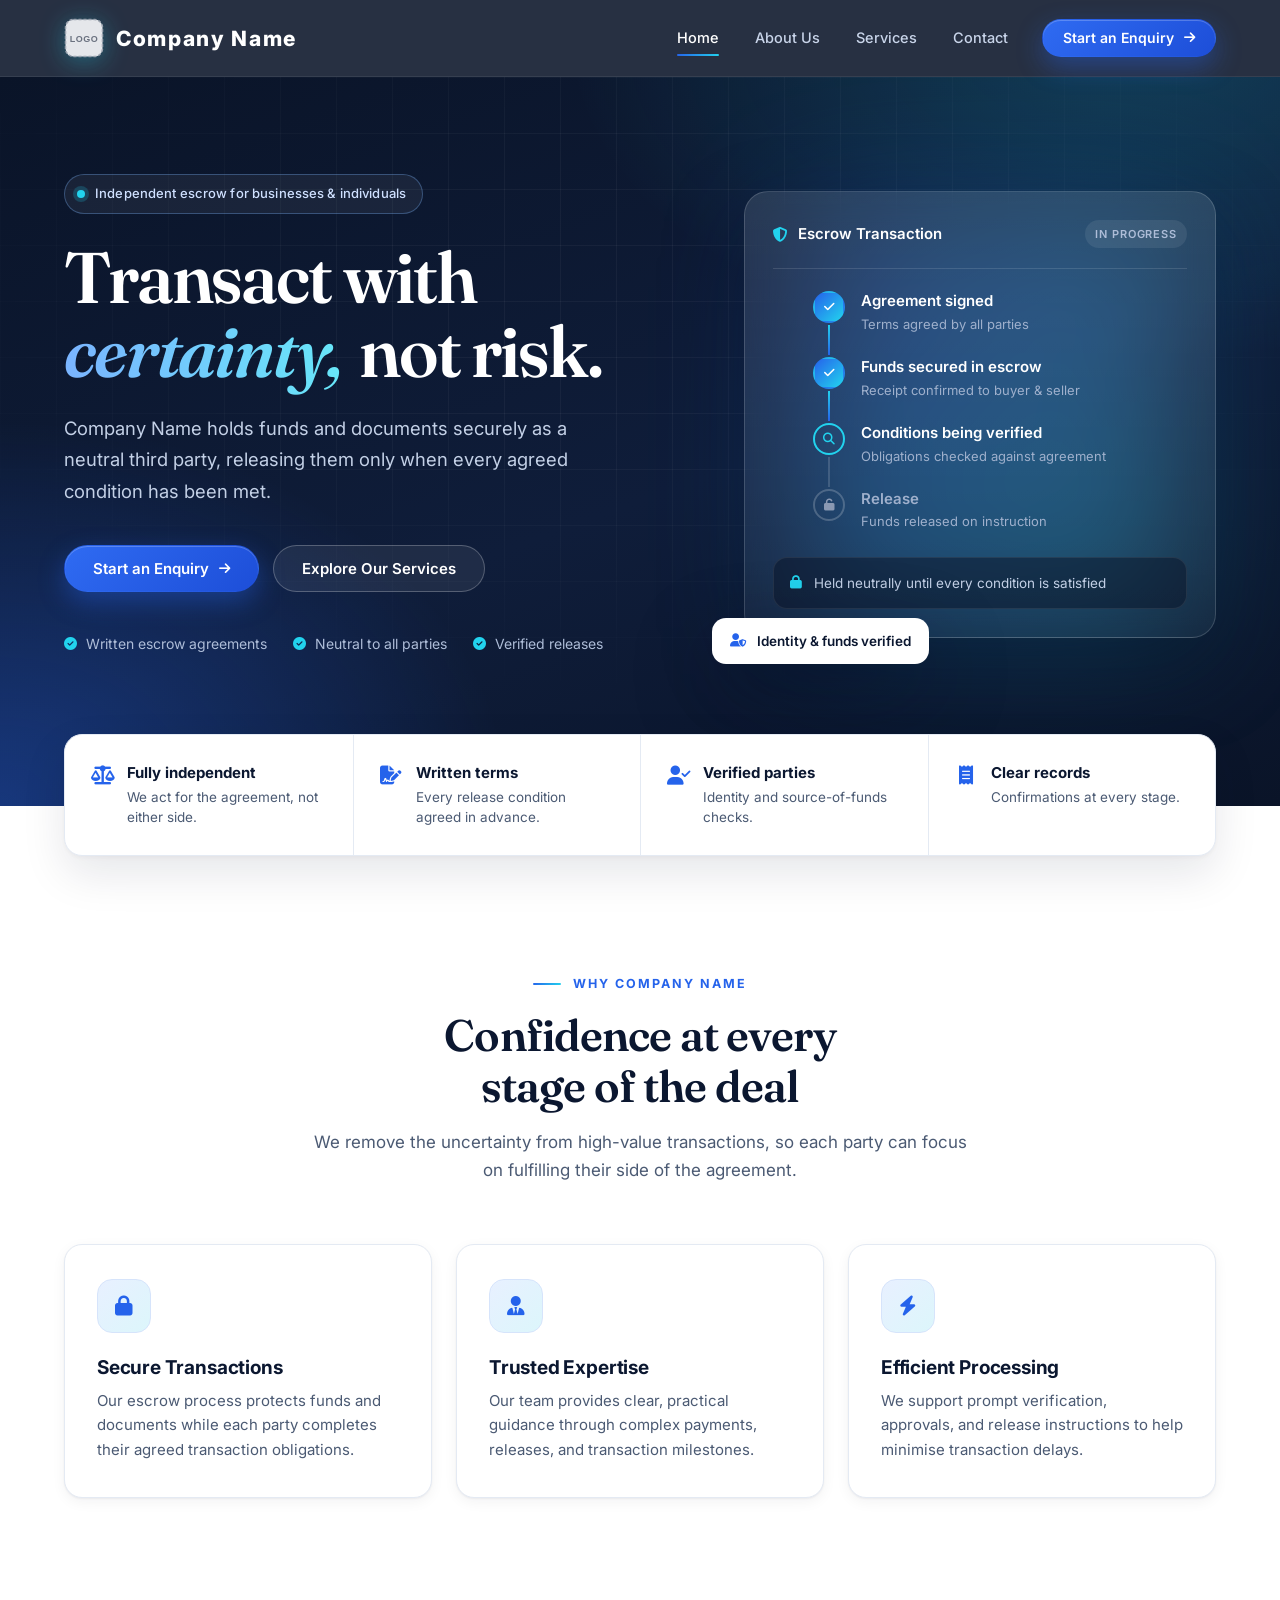
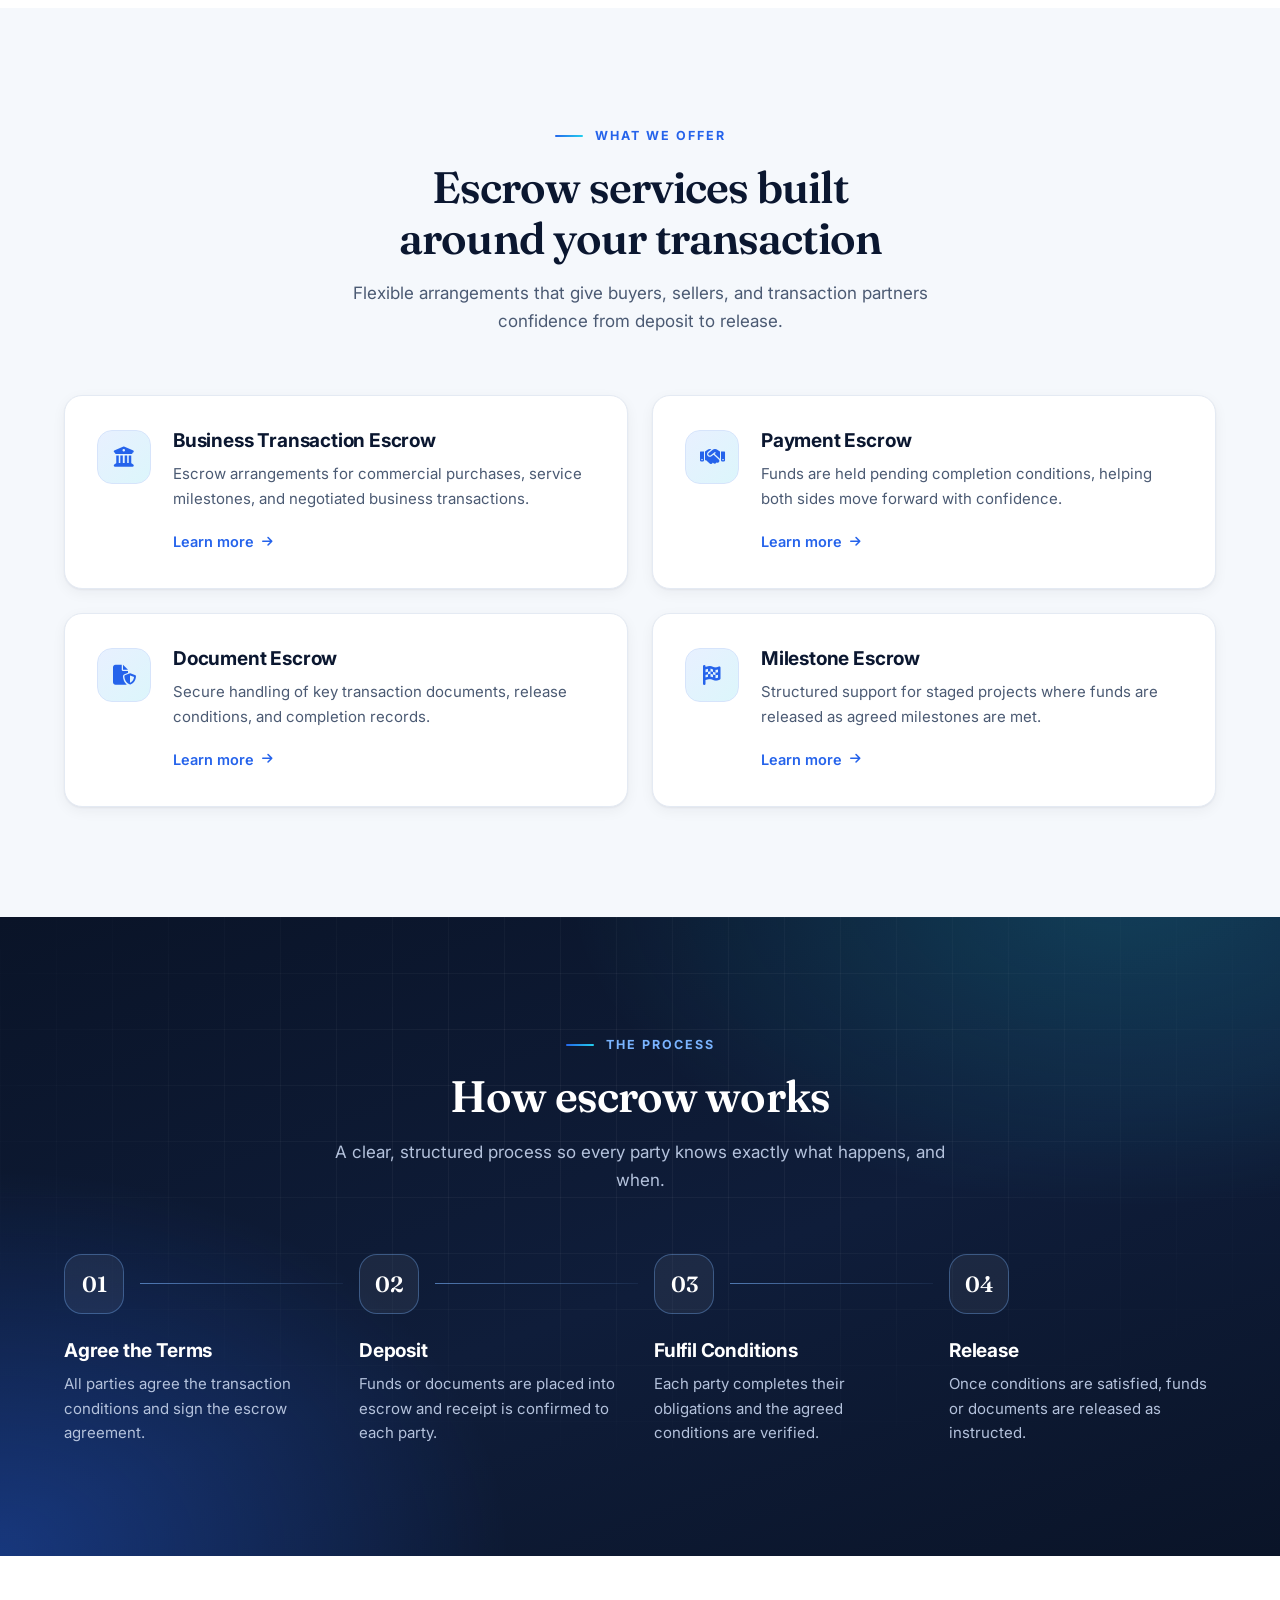
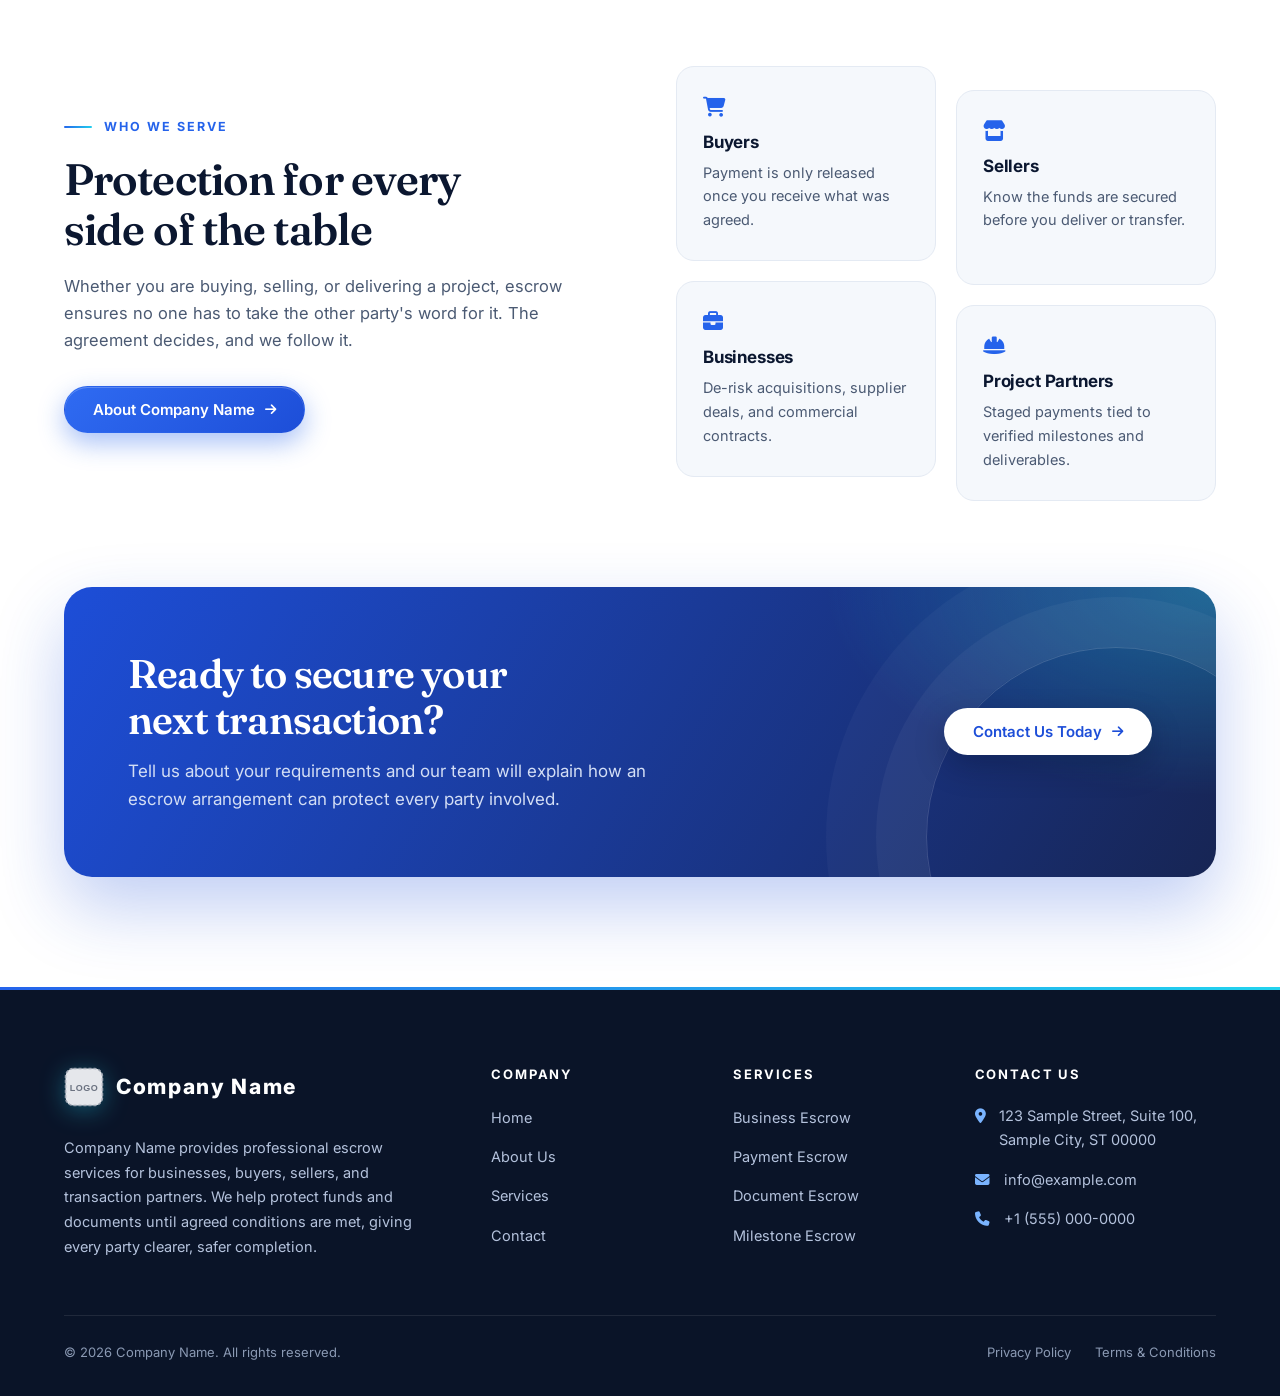
==== commit 2136c776: "Replace company name with "Company Name" placeholder Co-Authored-By: Claude Fable 5.1 <noreply@anthr" ====
--- a/index.html
+++ b/index.html
@@ -3,8 +3,8 @@
 <head>
   <meta charset="UTF-8">
   <meta name="viewport" content="width=device-width, initial-scale=1.0">
-  <title>CMA Global LTD | Professional Escrow Services</title>
-  <meta name="description" content="CMA Global LTD provides independent escrow support for businesses and individuals, holding funds and documents securely until agreed conditions are satisfied.">
+  <title>Company Name | Professional Escrow Services</title>
+  <meta name="description" content="Company Name provides independent escrow support for businesses and individuals, holding funds and documents securely until agreed conditions are satisfied.">
   <link rel="preconnect" href="https://fonts.googleapis.com">
   <link rel="preconnect" href="https://fonts.gstatic.com" crossorigin>
   <link href="https://fonts.googleapis.com/css2?family=Fraunces:ital,opsz,wght@0,9..144,500;0,9..144,600;1,9..144,500;1,9..144,600&family=Inter:wght@400;500;600;700;800&display=swap" rel="stylesheet">
@@ -21,7 +21,7 @@
         <div>
           <span class="badge">Independent escrow for businesses &amp; individuals</span>
           <h1>Transact with <span class="gradient-text">certainty,</span> not risk.</h1>
-          <p class="hero-lead">CMA Global LTD holds funds and documents securely as a neutral third party, releasing them only when every agreed condition has been met.</p>
+          <p class="hero-lead">Company Name holds funds and documents securely as a neutral third party, releasing them only when every agreed condition has been met.</p>
           <div class="hero-actions">
             <a class="btn btn-primary" href="contact.html">Start an Enquiry <i class="fa-solid fa-arrow-right"></i></a>
             <a class="btn btn-ghost" href="services.html">Explore Our Services</a>
@@ -90,7 +90,7 @@
     <section class="section" id="features">
       <div class="container">
         <div class="section-head reveal">
-          <span class="eyebrow">Why CMA Global</span>
+          <span class="eyebrow">Why Company Name</span>
           <h2>Confidence at every stage of the deal</h2>
           <p>We remove the uncertainty from high-value transactions, so each party can focus on fulfilling their side of the agreement.</p>
         </div>
@@ -196,7 +196,7 @@
           <span class="eyebrow">Who We Serve</span>
           <h2>Protection for every side of the table</h2>
           <p>Whether you are buying, selling, or delivering a project, escrow ensures no one has to take the other party's word for it. The agreement decides, and we follow it.</p>
-          <a class="btn btn-primary" href="about.html">About CMA Global <i class="fa-solid fa-arrow-right"></i></a>
+          <a class="btn btn-primary" href="about.html">About Company Name <i class="fa-solid fa-arrow-right"></i></a>
         </div>
         <div class="audience">
           <div class="audience-tile reveal">
--- a/css/style.css
+++ b/css/style.css
@@ -1,4 +1,4 @@
-/* ===== CMA Global — shared styles ===== */
+/* ===== Company Name — shared styles ===== */
 :root {
   --navy: #0a1428;
   --navy-2: #0f1d3a;
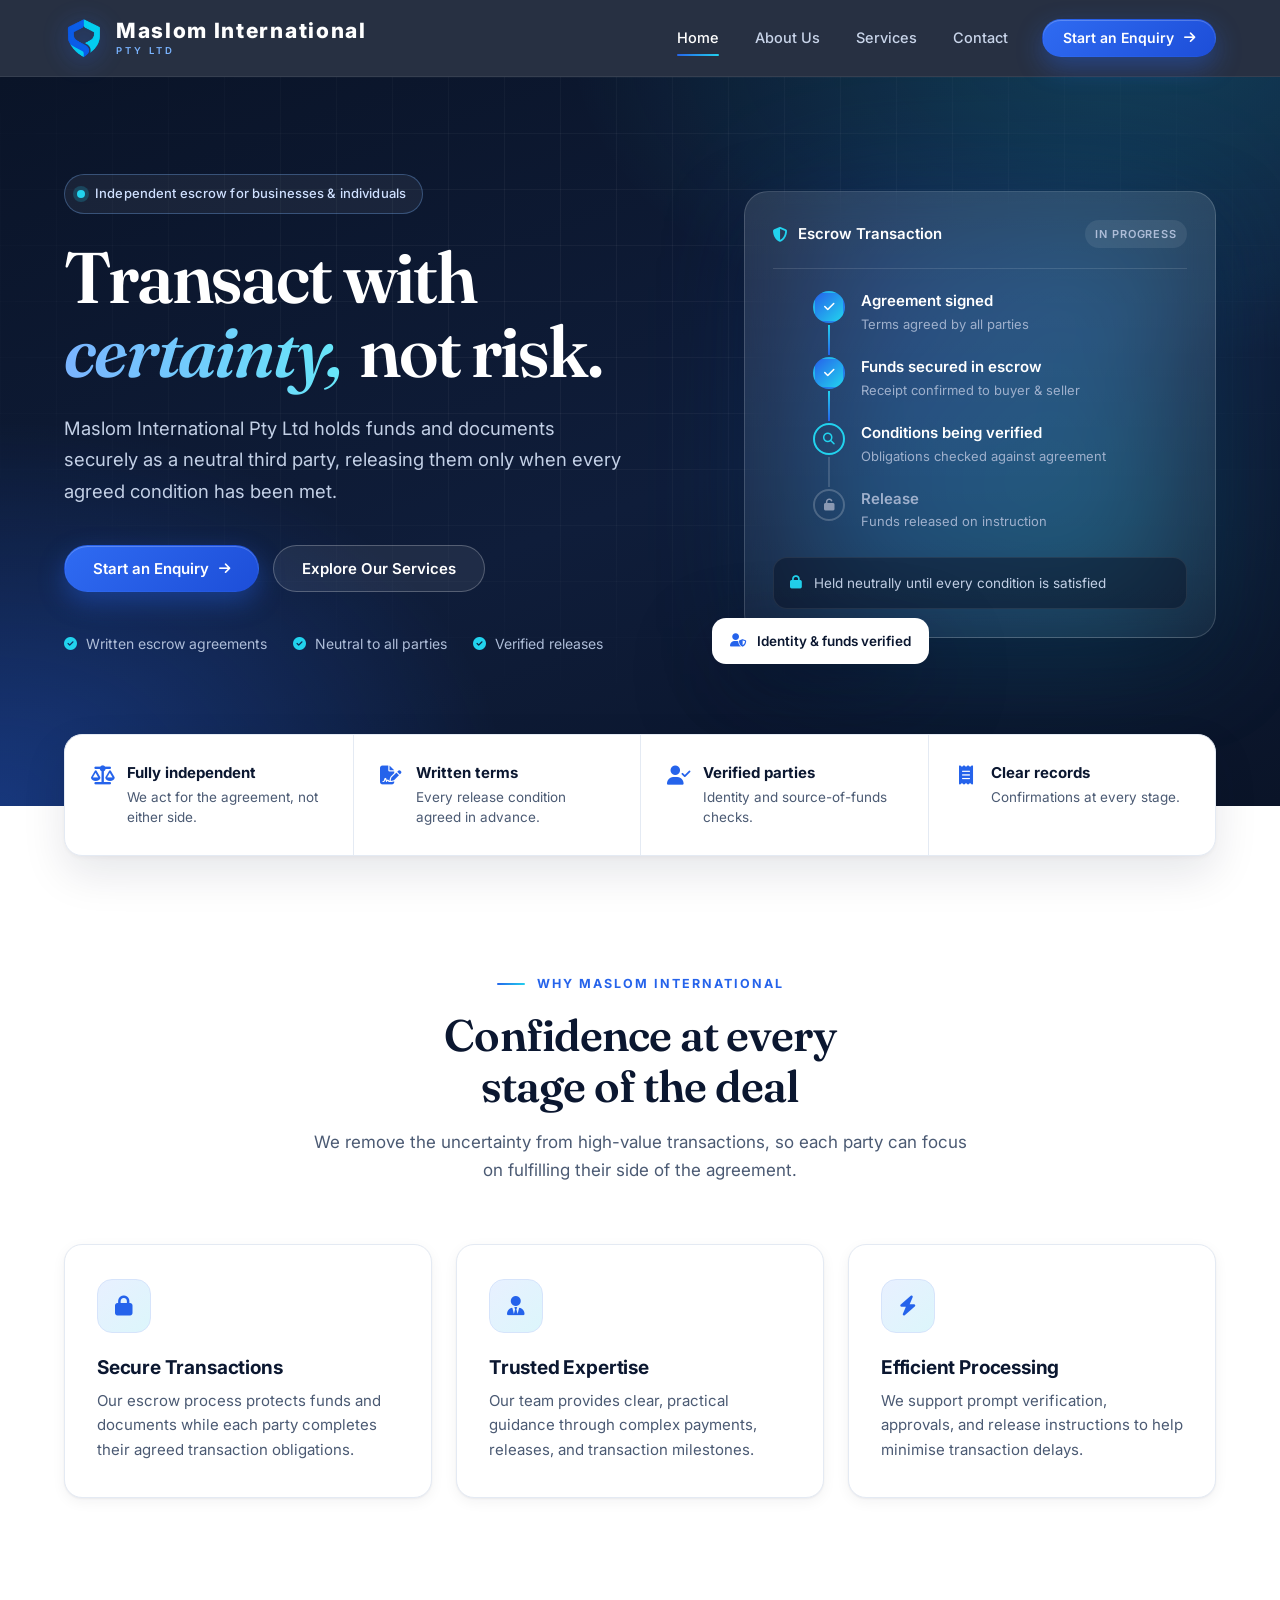
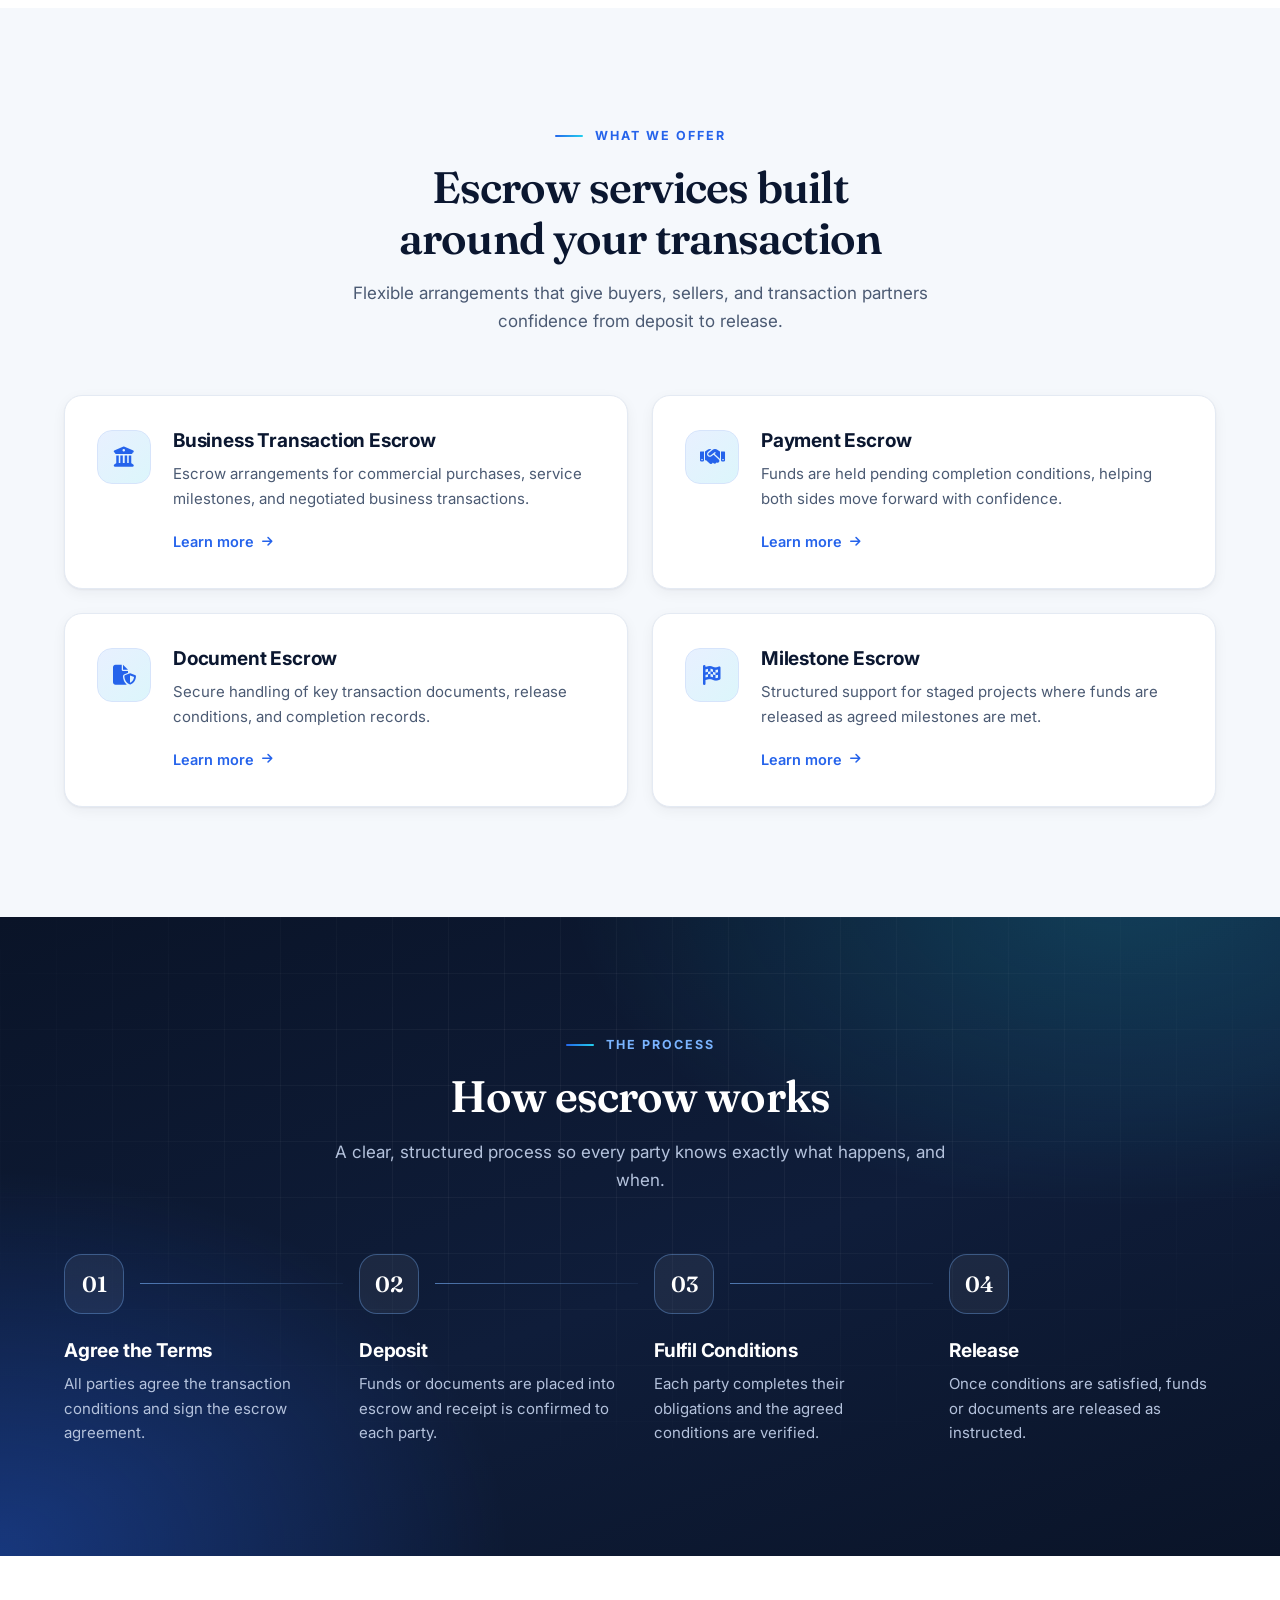
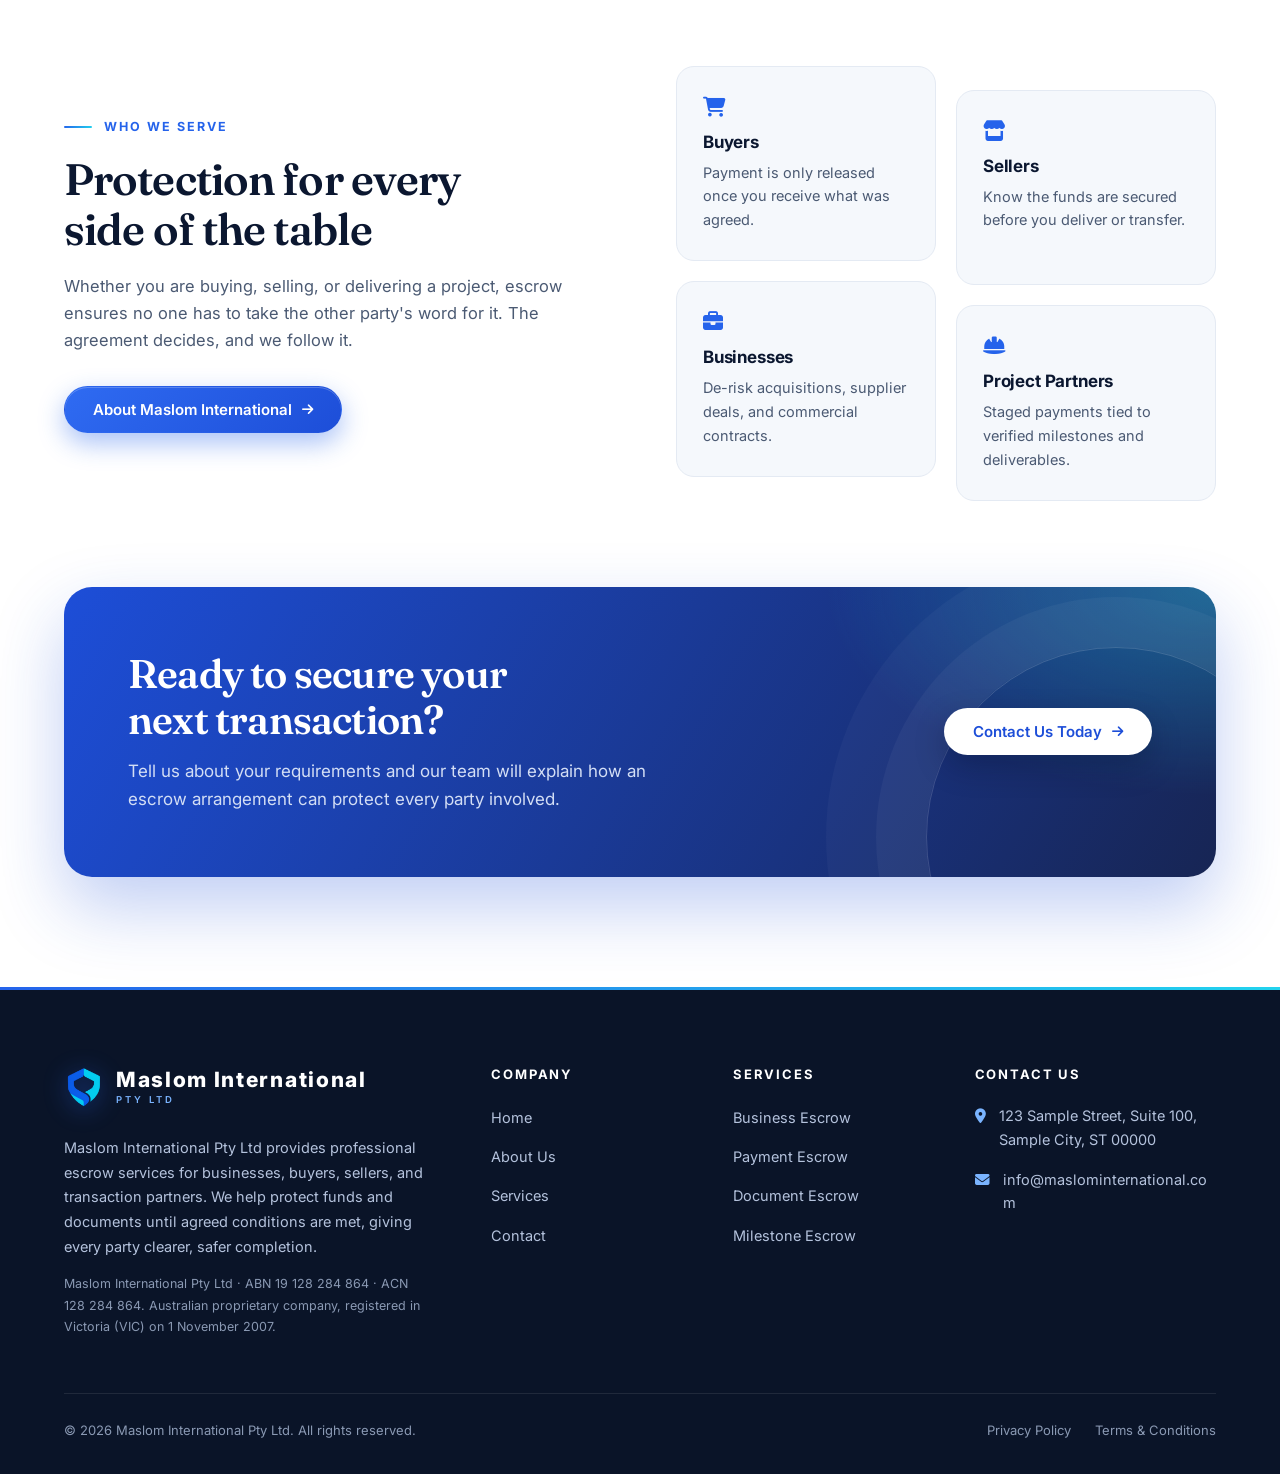
==== commit 92626ca9: "Add Maslom International company details and logo - Replace "Company Name" placeholder with Maslom I" ====
--- a/index.html
+++ b/index.html
@@ -3,13 +3,13 @@
 <head>
   <meta charset="UTF-8">
   <meta name="viewport" content="width=device-width, initial-scale=1.0">
-  <title>Company Name | Professional Escrow Services</title>
-  <meta name="description" content="Company Name provides independent escrow support for businesses and individuals, holding funds and documents securely until agreed conditions are satisfied.">
+  <title>Maslom International Pty Ltd | Professional Escrow Services</title>
+  <meta name="description" content="Maslom International Pty Ltd provides independent escrow support for businesses and individuals, holding funds and documents securely until agreed conditions are satisfied.">
   <link rel="preconnect" href="https://fonts.googleapis.com">
   <link rel="preconnect" href="https://fonts.gstatic.com" crossorigin>
   <link href="https://fonts.googleapis.com/css2?family=Fraunces:ital,opsz,wght@0,9..144,500;0,9..144,600;1,9..144,500;1,9..144,600&family=Inter:wght@400;500;600;700;800&display=swap" rel="stylesheet">
   <link rel="stylesheet" href="https://cdnjs.cloudflare.com/ajax/libs/font-awesome/6.5.2/css/all.min.css">
-  <link rel="icon" type="image/svg+xml" href="favicon.svg">
+  <link rel="icon" type="image/png" href="images/logo-mark.png">
   <link rel="stylesheet" href="css/style.css">
 </head>
 <body>
@@ -21,7 +21,7 @@
         <div>
           <span class="badge">Independent escrow for businesses &amp; individuals</span>
           <h1>Transact with <span class="gradient-text">certainty,</span> not risk.</h1>
-          <p class="hero-lead">Company Name holds funds and documents securely as a neutral third party, releasing them only when every agreed condition has been met.</p>
+          <p class="hero-lead">Maslom International Pty Ltd holds funds and documents securely as a neutral third party, releasing them only when every agreed condition has been met.</p>
           <div class="hero-actions">
             <a class="btn btn-primary" href="contact.html">Start an Enquiry <i class="fa-solid fa-arrow-right"></i></a>
             <a class="btn btn-ghost" href="services.html">Explore Our Services</a>
@@ -90,7 +90,7 @@
     <section class="section" id="features">
       <div class="container">
         <div class="section-head reveal">
-          <span class="eyebrow">Why Company Name</span>
+          <span class="eyebrow">Why Maslom International</span>
           <h2>Confidence at every stage of the deal</h2>
           <p>We remove the uncertainty from high-value transactions, so each party can focus on fulfilling their side of the agreement.</p>
         </div>
@@ -196,7 +196,7 @@
           <span class="eyebrow">Who We Serve</span>
           <h2>Protection for every side of the table</h2>
           <p>Whether you are buying, selling, or delivering a project, escrow ensures no one has to take the other party's word for it. The agreement decides, and we follow it.</p>
-          <a class="btn btn-primary" href="about.html">About Company Name <i class="fa-solid fa-arrow-right"></i></a>
+          <a class="btn btn-primary" href="about.html">About Maslom International <i class="fa-solid fa-arrow-right"></i></a>
         </div>
         <div class="audience">
           <div class="audience-tile reveal">
--- a/css/style.css
+++ b/css/style.css
@@ -1,4 +1,4 @@
-/* ===== Company Name — shared styles ===== */
+/* ===== Maslom International — shared styles ===== */
 :root {
   --navy: #0a1428;
   --navy-2: #0f1d3a;
@@ -101,7 +101,8 @@
   width: 40px;
   height: 40px;
   flex-shrink: 0;
-  filter: drop-shadow(0 4px 12px rgba(34, 211, 238, 0.35));
+  object-fit: contain;
+  filter: drop-shadow(0 4px 12px rgba(37, 99, 235, 0.45));
   transition: transform 0.25s;
 }
 
